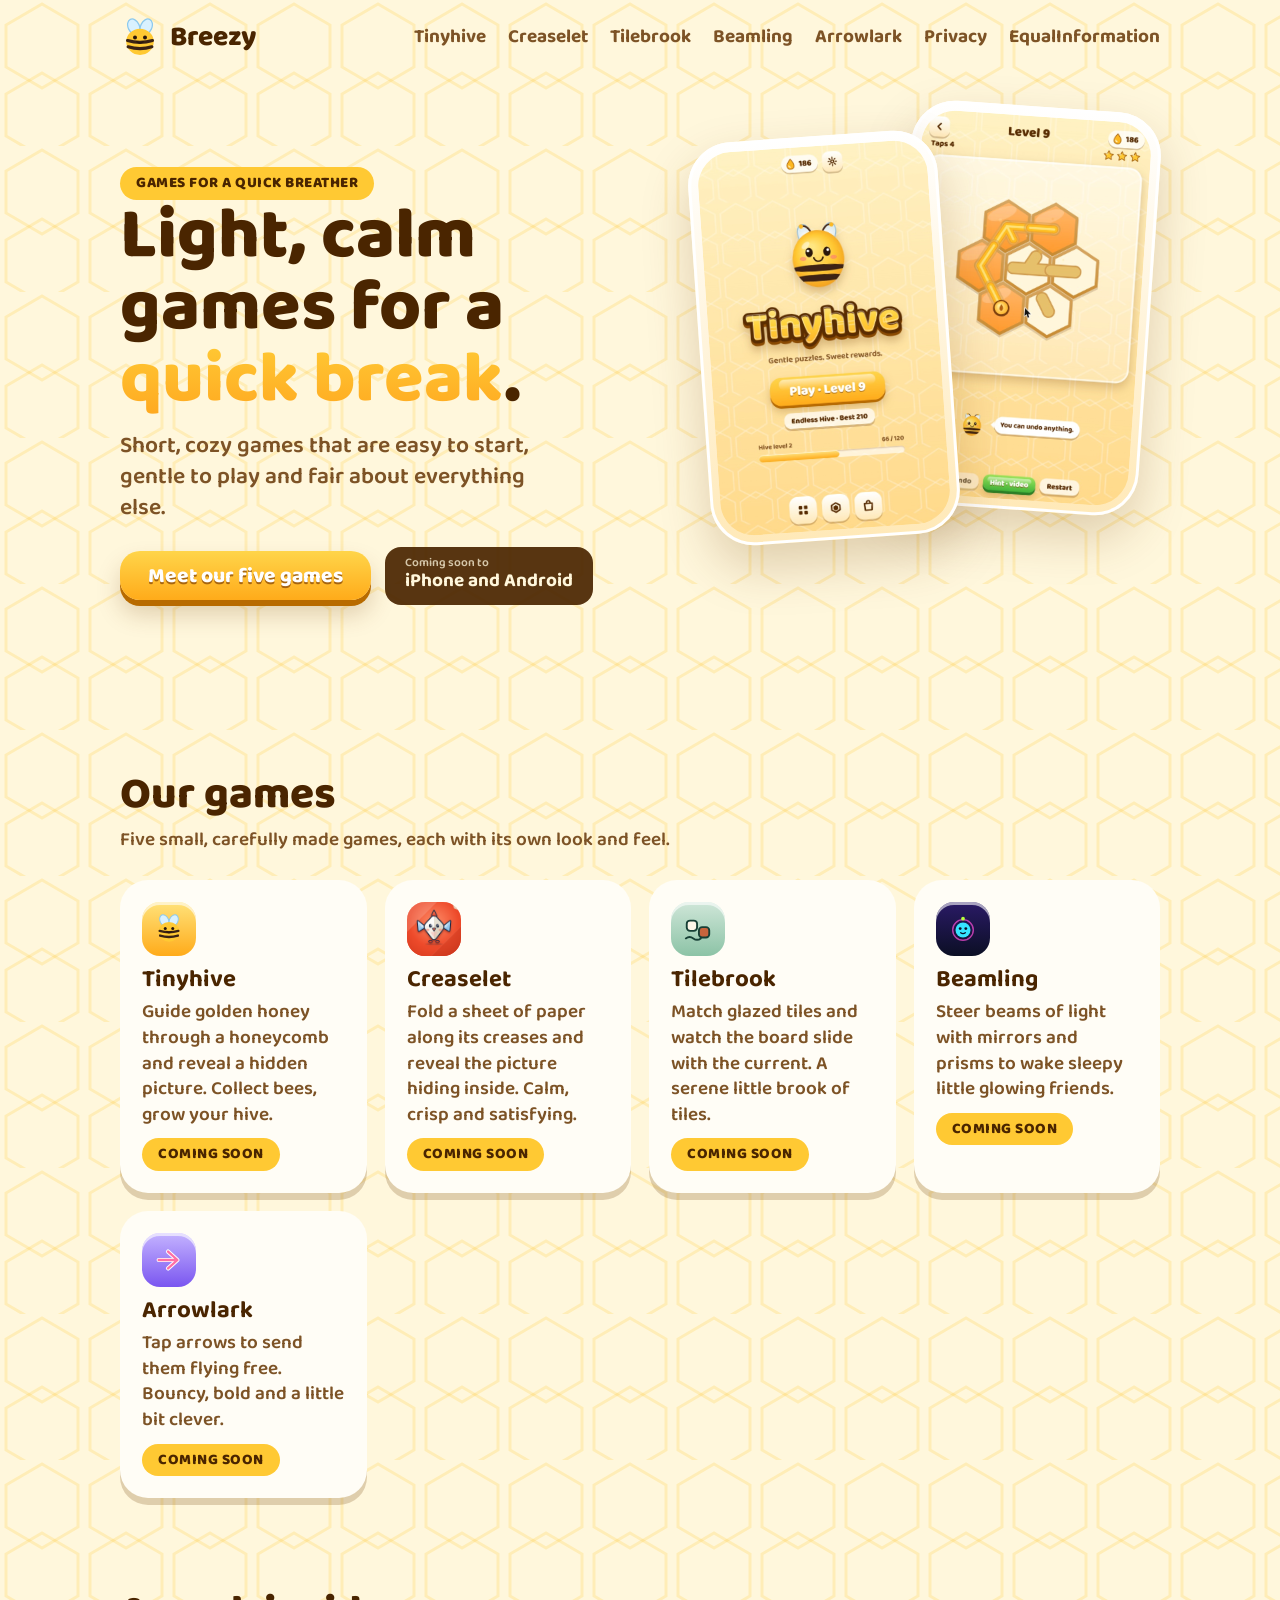
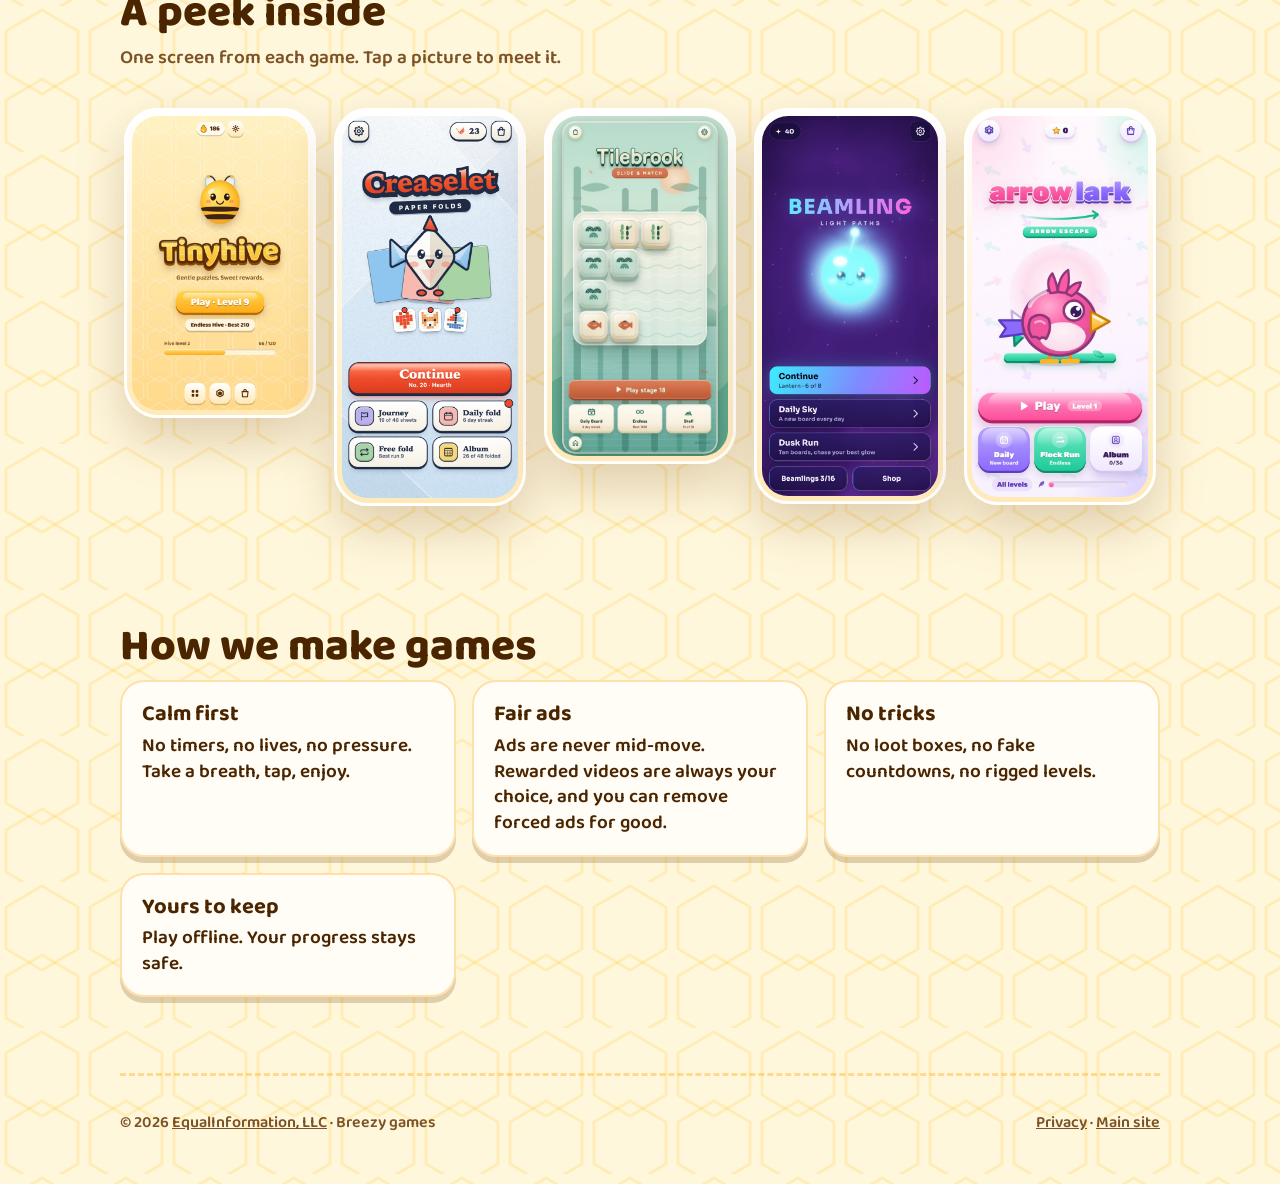
==== index.html @ 9927be75 "Hub: fix missing Creaselet screenshot, show all five in a wrapping grid, crop Tilebrook peek Co-Auth" ====
<!doctype html>
<html lang="en">
<head>
<meta charset="utf-8">
<meta name="viewport" content="width=device-width,initial-scale=1">
<title>Breezy: light, calm games for a quick break</title>
<meta name="description" content="Breezy makes light, calm mobile games for a quick break. First game: Tinyhive, a gentle honey game for iPhone and Android, coming soon.">
<meta property="og:title" content="Breezy">
<meta property="og:description" content="Light, calm games for a quick break. First game: Tinyhive.">
<meta property="og:image" content="tinyhive/img/home.jpg">
<link rel="stylesheet" href="assets/site.css">
<style>.peek{display:grid;grid-template-columns:repeat(5,minmax(0,1fr));gap:18px;overflow:visible;align-items:start}.peek .phone{flex:none;max-width:none;width:100%;padding:8px;border-radius:34px}.peek .phone img{aspect-ratio:auto;height:auto;border-radius:26px}@media (max-width:900px){.peek{grid-template-columns:repeat(3,minmax(0,1fr))}}@media (max-width:520px){.peek{grid-template-columns:repeat(2,minmax(0,1fr));gap:12px}}</style>
</head>
<body>
<div class="wrap">
<header class="nav"><a class="brand" href="./"><svg viewBox="0 0 64 64" aria-hidden="true"><ellipse cx="22" cy="14" rx="9" ry="13" fill="#d9f1ff" stroke="#8cc9ee" stroke-width="2" transform="rotate(-25 22 14)"/><ellipse cx="42" cy="14" rx="9" ry="13" fill="#d9f1ff" stroke="#8cc9ee" stroke-width="2" transform="rotate(25 42 14)"/><ellipse cx="32" cy="38" rx="22" ry="21" fill="#ffc933"/><path d="M12 36q20 6 40 0M13 46q19 6 38 0" stroke="#3b2314" stroke-width="5" fill="none" stroke-linecap="round"/><circle cx="24" cy="31" r="3.2" fill="#2a170c"/><circle cx="40" cy="31" r="3.2" fill="#2a170c"/><path d="M27 38q5 4 10 0" stroke="#2a170c" stroke-width="2.4" fill="none" stroke-linecap="round"/></svg> Breezy</a><nav><a class="l" href="tinyhive/" target="_blank" rel="noopener">Tinyhive</a><a class="l" href="creaselet/" target="_blank" rel="noopener">Creaselet</a><a class="l" href="tilebrook/" target="_blank" rel="noopener">Tilebrook</a><a class="l" href="beamling/" target="_blank" rel="noopener">Beamling</a><a class="l" href="arrowlark/" target="_blank" rel="noopener">Arrowlark</a><a class="l" href="privacy.html">Privacy</a><a class="l" href="https://equalinformation.com/">EqualInformation</a></nav></header>
<main>
<div class="hero">
  <div>
    <span class="pill">Games for a quick breather</span>
    <h1>Light, calm games for a <em>quick break</em>.</h1>
    <p class="lead">Short, cozy games that are easy to start, gentle to play and fair about everything else.</p>
    <div class="row"><a class="btn" href="#games">Meet our five games</a><span class="badge"><span><small>Coming soon to</small>iPhone and Android</span></span></div>
  </div>
  <div class="stack" aria-hidden="true">
    <div class="phone tilt-l p1"><img src="tinyhive/img/home.jpg" alt="" width="500" height="835"></div>
    <div class="phone tilt-r p2"><img src="tinyhive/img/level.jpg" alt="" width="500" height="835"></div>
  </div>
</div>
<section id="games">
  <h2>Our games</h2>
  <p class="sub">Five small, carefully made games, each with its own look and feel.</p>
  <div class="cards">
    <a class="card" href="tinyhive/" style="text-decoration:none" target="_blank" rel="noopener"><div class="ico"><svg viewBox="0 0 64 64" aria-hidden="true"><ellipse cx="22" cy="14" rx="9" ry="13" fill="#d9f1ff" stroke="#8cc9ee" stroke-width="2" transform="rotate(-25 22 14)"/><ellipse cx="42" cy="14" rx="9" ry="13" fill="#d9f1ff" stroke="#8cc9ee" stroke-width="2" transform="rotate(25 42 14)"/><ellipse cx="32" cy="38" rx="22" ry="21" fill="#ffc933"/><path d="M12 36q20 6 40 0M13 46q19 6 38 0" stroke="#3b2314" stroke-width="5" fill="none" stroke-linecap="round"/><circle cx="24" cy="31" r="3.2" fill="#2a170c"/><circle cx="40" cy="31" r="3.2" fill="#2a170c"/><path d="M27 38q5 4 10 0" stroke="#2a170c" stroke-width="2.4" fill="none" stroke-linecap="round"/></svg></div><h3>Tinyhive</h3><p>Guide golden honey through a honeycomb and reveal a hidden picture. Collect bees, grow your hive.</p><p style="margin-top:10px"><span class="pill">Coming soon</span></p></a>
    <a class="card" href="creaselet/" style="text-decoration:none" target="_blank" rel="noopener"><div class="ico" style="background:linear-gradient(#FF8A66,#E8412A);padding:0;overflow:hidden"><img src="creaselet/img/icon.png" alt="" width="64" height="64" style="width:100%;height:100%;display:block"></div><h3>Creaselet</h3><p>Fold a sheet of paper along its creases and reveal the picture hiding inside. Calm, crisp and satisfying.</p><p style="margin-top:10px"><span class="pill">Coming soon</span></p></a>
    <a class="card" href="tilebrook/" style="text-decoration:none" target="_blank" rel="noopener"><div class="ico" style="background:linear-gradient(#cfe6d8,#8cc3a6)"><svg viewBox="0 0 64 64" aria-hidden="true"><rect x="8" y="14" width="22" height="22" rx="7" fill="#fdf6e8" stroke="#173f35" stroke-width="4"/><rect x="34" y="28" width="22" height="22" rx="7" fill="#c8643c" stroke="#173f35" stroke-width="4"/><path d="M6 52q8-6 16 0t16 0" stroke="#173f35" stroke-width="4" fill="none" stroke-linecap="round"/></svg></div><h3>Tilebrook</h3><p>Match glazed tiles and watch the board slide with the current. A serene little brook of tiles.</p><p style="margin-top:10px"><span class="pill">Coming soon</span></p></a>
    <a class="card" href="beamling/" style="text-decoration:none" target="_blank" rel="noopener"><div class="ico" style="background:linear-gradient(#2a1a66,#0b0f24)"><svg viewBox="0 0 64 64" aria-hidden="true"><circle cx="32" cy="34" r="16" fill="#36e3ff"/><circle cx="32" cy="34" r="22" fill="none" stroke="#ff4fd8" stroke-width="3" opacity=".7"/><circle cx="26" cy="31" r="3" fill="#0b0f24"/><circle cx="38" cy="31" r="3" fill="#0b0f24"/><path d="M27 40q5 4 10 0" stroke="#0b0f24" stroke-width="2.6" fill="none" stroke-linecap="round"/><circle cx="32" cy="10" r="4" fill="#b6ff3b"/></svg></div><h3>Beamling</h3><p>Steer beams of light with mirrors and prisms to wake sleepy little glowing friends.</p><p style="margin-top:10px"><span class="pill">Coming soon</span></p></a>
    <a class="card" href="arrowlark/" style="text-decoration:none" target="_blank" rel="noopener"><div class="ico" style="background:linear-gradient(#c4b3ff,#7a56f0)"><svg viewBox="0 0 64 64" aria-hidden="true"><path d="M10 32h34M30 14l20 18-20 18" fill="none" stroke="#fff" stroke-width="9" stroke-linecap="round" stroke-linejoin="round"/><path d="M10 32h34M30 14l20 18-20 18" fill="none" stroke="#ff6fa5" stroke-width="5" stroke-linecap="round" stroke-linejoin="round"/></svg></div><h3>Arrowlark</h3><p>Tap arrows to send them flying free. Bouncy, bold and a little bit clever.</p><p style="margin-top:10px"><span class="pill">Coming soon</span></p></a>
  </div>
</section>
<section>
  <h2>A peek inside</h2>
  <p class="sub">One screen from each game. Tap a picture to meet it.</p>
  <div class="shots peek">
    <a class="phone" href="tinyhive/" target="_blank" rel="noopener"><img src="tinyhive/img/home.jpg" alt="Tinyhive home screen with the bee mascot" width="500" height="835" loading="lazy"></a>
    <a class="phone" href="creaselet/" target="_blank" rel="noopener"><img src="creaselet/img/home.webp" alt="Creaselet home screen" width="540" height="1170" loading="lazy"></a>
    <a class="phone" href="tilebrook/" target="_blank" rel="noopener"><img src="tilebrook/img/peek.jpg" alt="Tilebrook board" width="540" height="1168" loading="lazy"></a>
    <a class="phone" href="beamling/" target="_blank" rel="noopener"><img src="beamling/img/home.jpg" alt="Beamling home screen" width="600" height="1298" loading="lazy"></a>
    <a class="phone" href="arrowlark/" target="_blank" rel="noopener"><img src="arrowlark/img/home.jpg" alt="Arrowlark home screen" width="560" height="1217" loading="lazy"></a>
  </div>
</section>
<section>
  <h2>How we make games</h2>
  <div class="promise">
    <div><b>Calm first</b>No timers, no lives, no pressure. Take a breath, tap, enjoy.</div>
    <div><b>Fair ads</b>Ads are never mid-move. Rewarded videos are always your choice, and you can remove forced ads for good.</div>
    <div><b>No tricks</b>No loot boxes, no fake countdowns, no rigged levels.</div>
    <div><b>Yours to keep</b>Play offline. Your progress stays safe.</div>
  </div>
</section>
</main>
<footer><div class="row"><span>© 2026 <a href="https://equalinformation.com/">EqualInformation, LLC</a> · Breezy games</span><span><a href="privacy.html">Privacy</a> · <a href="https://equalinformation.com/">Main site</a></span></div></footer>
</div>
</body>
</html>
---- assets/site.css ----
@font-face{font-family:'Baloo 2';font-weight:600;font-display:swap;src:url(fonts/baloo-2-latin-600-normal.woff2) format('woff2')}
@font-face{font-family:'Baloo 2';font-weight:700;font-display:swap;src:url(fonts/baloo-2-latin-700-normal.woff2) format('woff2')}
@font-face{font-family:'Baloo 2';font-weight:800;font-display:swap;src:url(fonts/baloo-2-latin-800-normal.woff2) format('woff2')}
:root{--cream:#fff7dc;--honey:#ffc933;--amber:#ff9f1a;--ink:#4a2500;--ink2:#7d5326;--sky:#8fd8ff;--card:#fffdf6;--shadow:rgba(110,60,0,.22);--max:1080px}
@media (prefers-color-scheme:dark){:root:not([data-theme=light]){--cream:#2a1c0c;--ink:#ffeccb;--ink2:#e0c493;--card:#3a2810;--shadow:rgba(0,0,0,.45)}}
*{box-sizing:border-box}
html{scroll-behavior:smooth}
body{margin:0;font-family:'Baloo 2',ui-rounded,system-ui,sans-serif;font-size:19px;line-height:1.35;color:var(--ink);background:var(--cream);
background-image:url("data:image/svg+xml,%3Csvg xmlns='http://www.w3.org/2000/svg' width='84' height='146'%3E%3Cg fill='none' stroke='%23ffc933' stroke-opacity='.22' stroke-width='3'%3E%3Cpath d='M42 4l36 21v42L42 88 6 67V25z'/%3E%3Cpath d='M84 77l36 21v42l-36 21-36-21V98z' transform='translate(-42 -4)'/%3E%3C/g%3E%3C/svg%3E")}
a{color:inherit}
.wrap{max-width:var(--max);margin:0 auto;padding:0 20px}
header.nav{display:flex;align-items:center;justify-content:space-between;padding:18px 0}
.brand{display:flex;align-items:center;gap:10px;text-decoration:none;font-weight:800;font-size:28px}
.brand svg{width:40px;height:40px}
.nav a.l{text-decoration:none;font-weight:700;margin-left:22px;color:var(--ink2)}
.nav a.l:hover{color:var(--ink)}
.btn{display:inline-block;font:800 21px/1 'Baloo 2',system-ui;color:#fff;text-decoration:none;text-shadow:0 2px 0 rgba(120,55,0,.65);border-radius:20px;padding:15px 28px 13px;background:linear-gradient(#ffd54a,#ffab1a);box-shadow:0 6px 0 #b86b00,0 14px 24px var(--shadow)}
.btn.soft{background:var(--card);color:var(--ink);text-shadow:none;box-shadow:0 5px 0 var(--shadow)}
.badge{display:inline-flex;align-items:center;gap:10px;padding:10px 20px;border-radius:16px;background:var(--ink);color:var(--cream);font-weight:700;opacity:.92}
.badge small{display:block;font-size:12px;font-weight:600;opacity:.75;line-height:1}
.hero{display:grid;grid-template-columns:1.05fr .95fr;gap:30px;align-items:center;padding:30px 0 60px}
.hero h1{font-size:clamp(40px,6vw,72px);line-height:1;margin:0 0 14px;font-weight:800}
.hero h1 em{font-style:normal;background:linear-gradient(#ffd23a,#ff9f1a);-webkit-background-clip:text;background-clip:text;color:transparent}
.hero p.lead{font-size:23px;color:var(--ink2);margin:0 0 24px;max-width:30ch}
.row{display:flex;gap:14px;flex-wrap:wrap;align-items:center}
.phone{position:relative;border-radius:44px;padding:10px;background:linear-gradient(#fff,#ffe9b8);box-shadow:0 22px 50px var(--shadow),inset 0 0 0 3px #fff;max-width:300px;margin:0 auto}
.phone img{display:block;width:100%;height:auto;aspect-ratio:599/1000;object-fit:cover;border-radius:34px}
.phone.tilt-l{transform:rotate(-4deg)}.phone.tilt-r{transform:rotate(4deg)}
.stack{position:relative;height:560px}
.stack .phone{position:absolute;width:250px}
.stack .p1{left:4%;top:30px;z-index:2}.stack .p2{right:2%;top:0}
h2{font-size:clamp(30px,4vw,44px);margin:0 0 10px;font-weight:800;line-height:1.05}
section{padding:46px 0}
.sub{color:var(--ink2);max-width:52ch;margin:0 0 26px}
.cards{display:grid;grid-template-columns:repeat(auto-fit,minmax(230px,1fr));gap:18px}
.card{background:var(--card);border-radius:28px;padding:22px;box-shadow:0 7px 0 var(--shadow)}
.card h3{margin:8px 0 4px;font-size:24px}.card p{margin:0;color:var(--ink2)}
.ico{width:54px;height:54px;border-radius:18px;display:grid;place-items:center;background:linear-gradient(#ffe27a,#ffab1a);box-shadow:inset 0 3px 0 rgba(255,255,255,.6)}
.ico svg{width:30px;height:30px}
.steps{display:grid;grid-template-columns:repeat(auto-fit,minmax(220px,1fr));gap:26px;counter-reset:s}
.step{text-align:center}.step .phone{max-width:240px;margin-bottom:16px}
.step b{display:inline-grid;place-items:center;width:38px;height:38px;border-radius:50%;background:var(--amber);color:#fff;font-size:22px;margin-bottom:6px}
.step h3{margin:0 0 4px;font-size:24px}.step p{margin:0;color:var(--ink2)}
.promise{display:grid;grid-template-columns:repeat(auto-fit,minmax(250px,1fr));gap:16px}
.promise div{background:var(--card);box-shadow:inset 0 0 0 2px rgba(255,170,30,.35),0 6px 0 var(--shadow);border-radius:24px;padding:20px 22px}
.promise b{display:block;font-size:22px;margin-bottom:4px}
.shots{display:flex;gap:18px;overflow:auto;padding:10px 4px 26px;scroll-snap-type:x mandatory}
.shots .phone{flex:0 0 240px;scroll-snap-align:center;margin:0}
footer{padding:36px 0 50px;color:var(--ink2);font-size:16px;border-top:3px dashed rgba(255,170,30,.4);margin-top:30px}
footer .row{justify-content:space-between}
.pill{display:inline-block;padding:6px 16px;border-radius:99px;background:var(--honey);color:var(--ink);font-weight:800;font-size:15px;letter-spacing:.5px;text-transform:uppercase}
.logo-svg{width:min(420px,90%);height:auto;filter:drop-shadow(0 6px 0 #8a4a00)}
.doc{max-width:760px;margin:0 auto;padding:20px 20px 60px;background:var(--card);border-radius:30px;box-shadow:0 8px 0 var(--shadow);margin-top:10px}
.doc h1{font-size:44px;margin:20px 0 6px}.doc h2{font-size:28px;margin-top:26px}.doc p,.doc li{color:var(--ink2);font-size:18px}
@media (max-width:820px){.hero{grid-template-columns:1fr;text-align:center}.hero p.lead{margin-inline:auto}.row{justify-content:center}.stack{height:520px}.nav a.l{display:none}}
@media (prefers-reduced-motion:no-preference){.phone.tilt-l,.phone.tilt-r{transition:transform .35s}.phone.tilt-l:hover,.phone.tilt-r:hover{transform:rotate(0) scale(1.03)}}
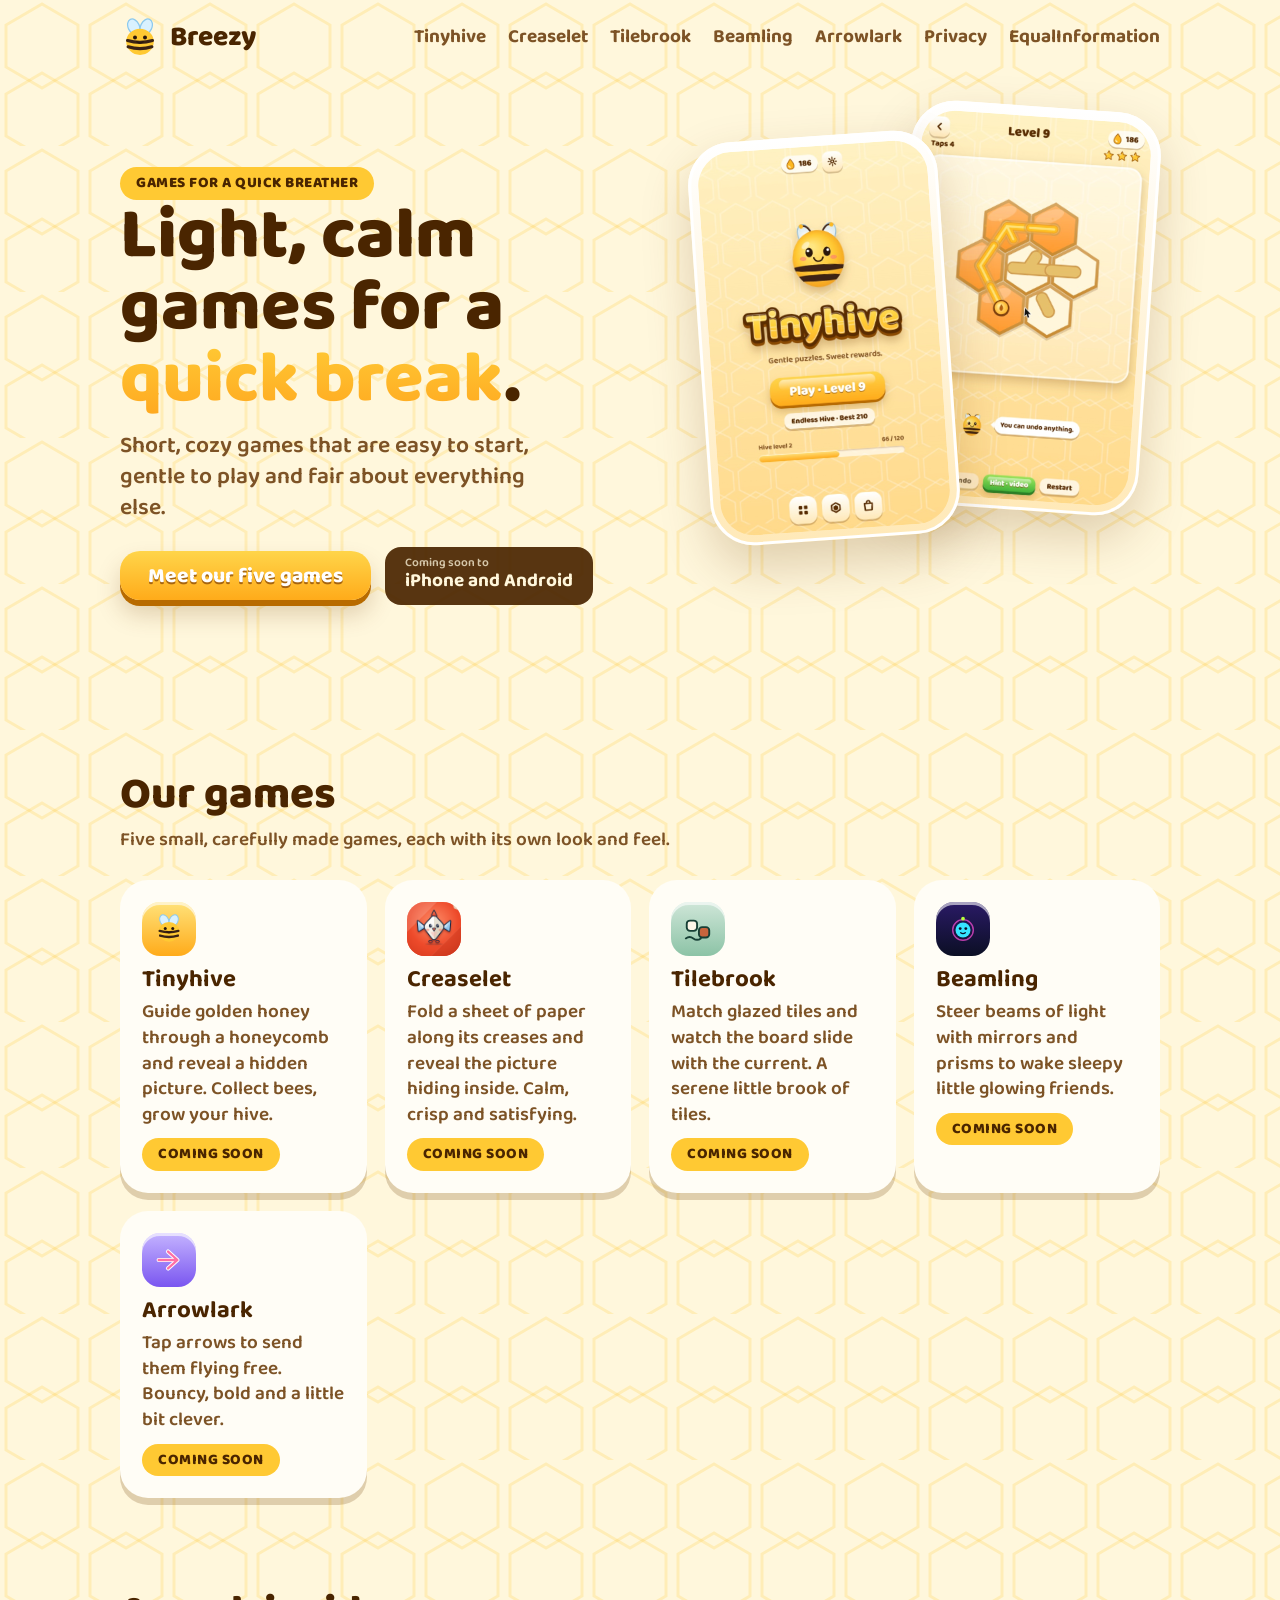
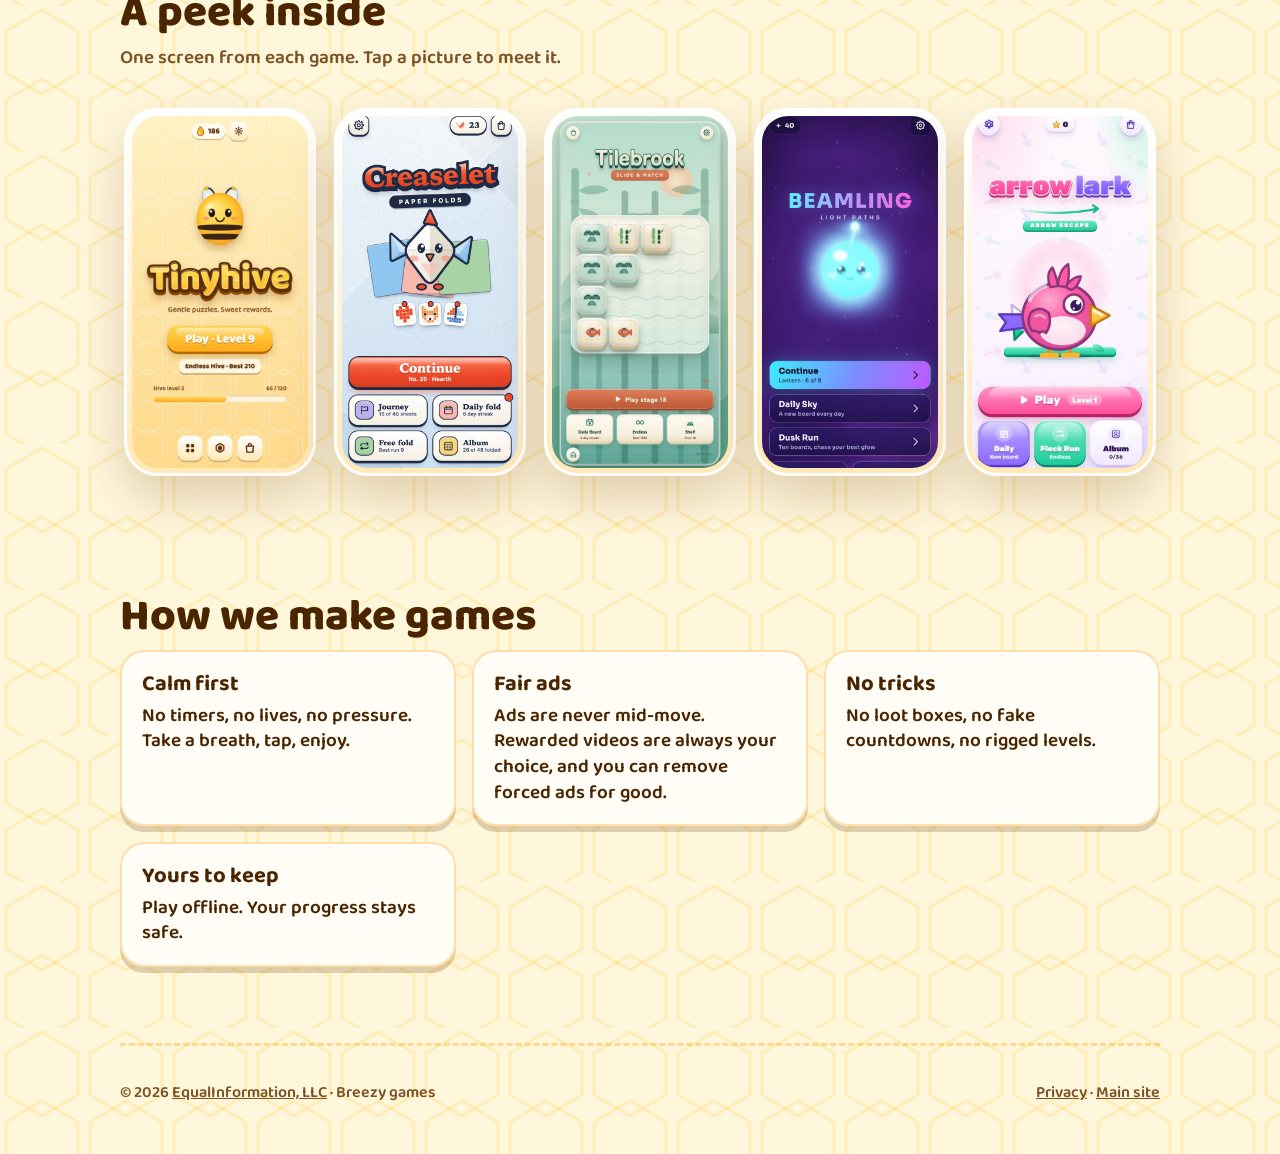
==== commit 745f19eb: "Hub: uniform phone size in peek strip Co-Authored-By: Claude Sonnet 5.5 <noreply@anthropic.com>" ====
--- a/index.html
+++ b/index.html
@@ -9,7 +9,7 @@
 <meta property="og:description" content="Light, calm games for a quick break. First game: Tinyhive.">
 <meta property="og:image" content="tinyhive/img/home.jpg">
 <link rel="stylesheet" href="assets/site.css">
-<style>.peek{display:grid;grid-template-columns:repeat(5,minmax(0,1fr));gap:18px;overflow:visible;align-items:start}.peek .phone{flex:none;max-width:none;width:100%;padding:8px;border-radius:34px}.peek .phone img{aspect-ratio:auto;height:auto;border-radius:26px}@media (max-width:900px){.peek{grid-template-columns:repeat(3,minmax(0,1fr))}}@media (max-width:520px){.peek{grid-template-columns:repeat(2,minmax(0,1fr));gap:12px}}</style>
+<style>.peek{display:grid;grid-template-columns:repeat(5,minmax(0,1fr));gap:18px;overflow:visible;align-items:start}.peek .phone{flex:none;max-width:none;width:100%;padding:8px;border-radius:34px}.peek .phone img{aspect-ratio:1/2;height:auto;object-fit:cover;object-position:50% 20%;border-radius:26px}@media (max-width:900px){.peek{grid-template-columns:repeat(3,minmax(0,1fr))}}@media (max-width:520px){.peek{grid-template-columns:repeat(2,minmax(0,1fr));gap:12px}}</style>
 </head>
 <body>
 <div class="wrap">
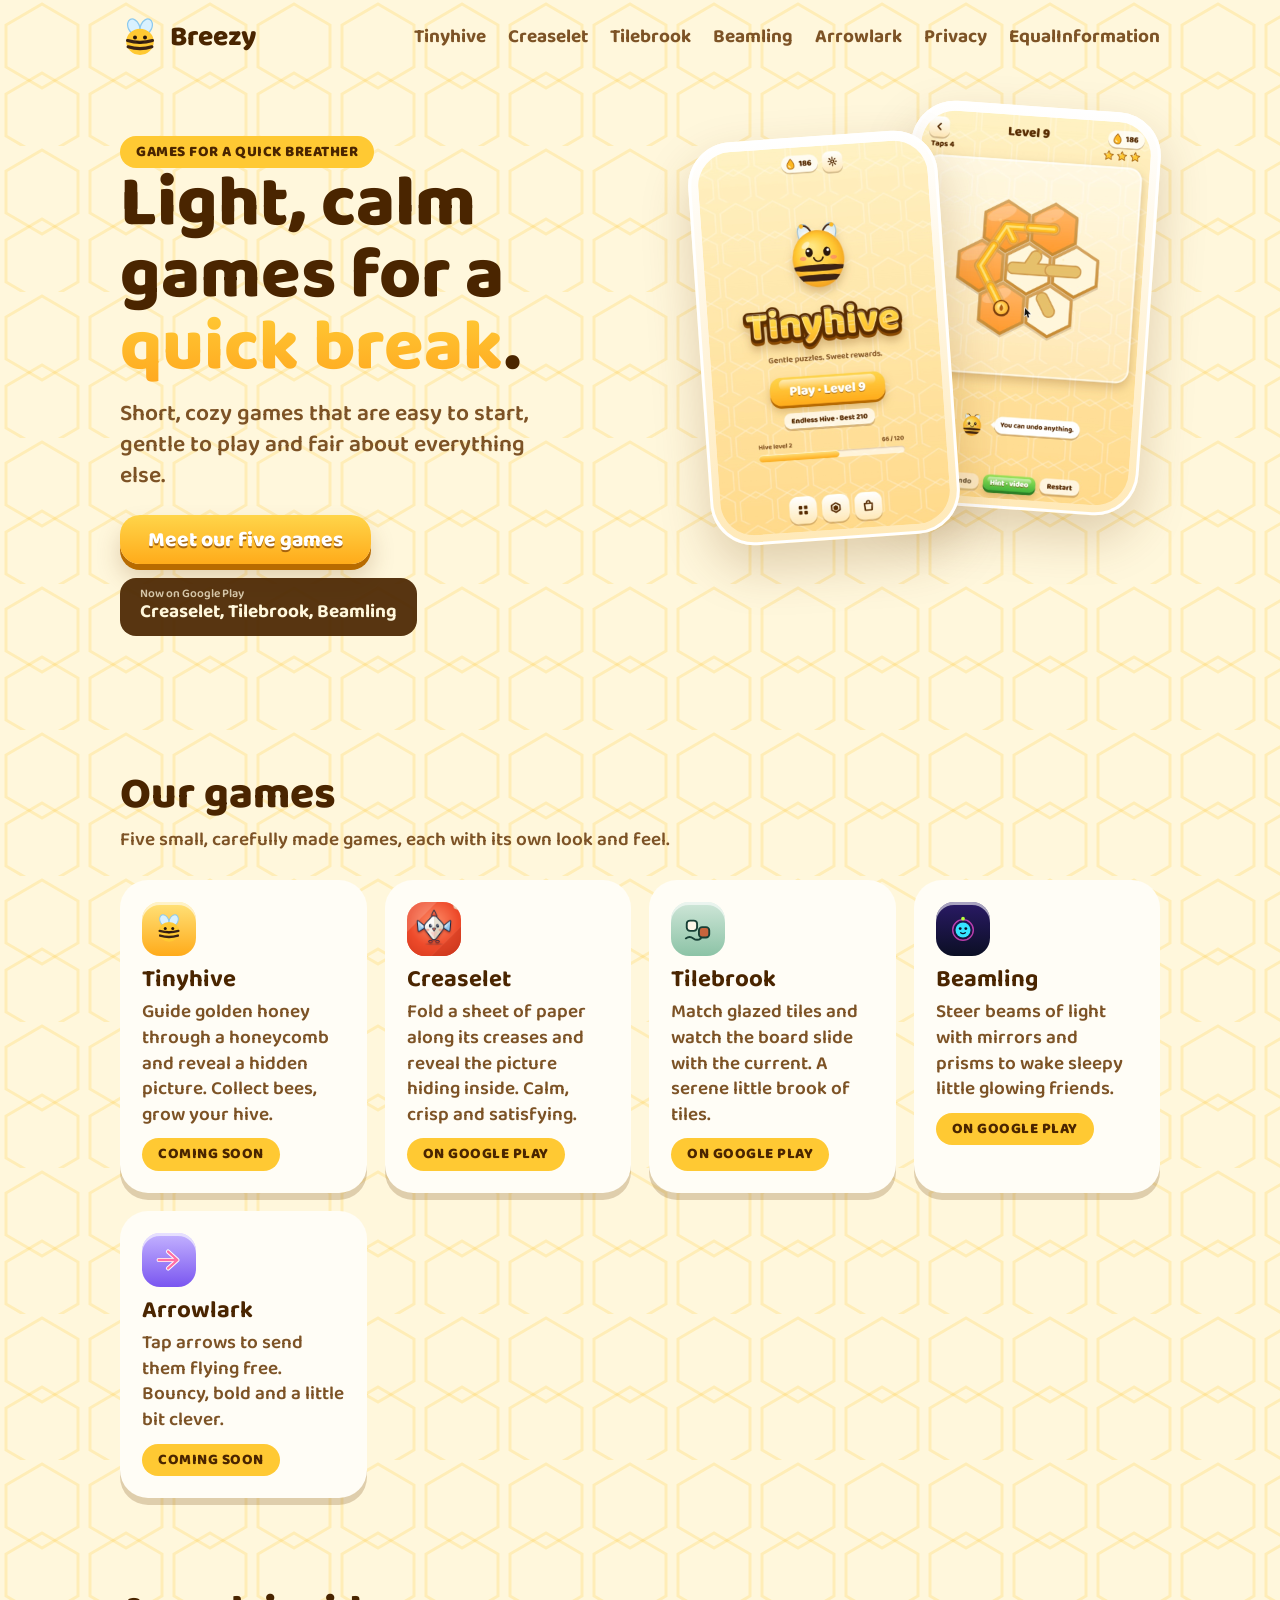
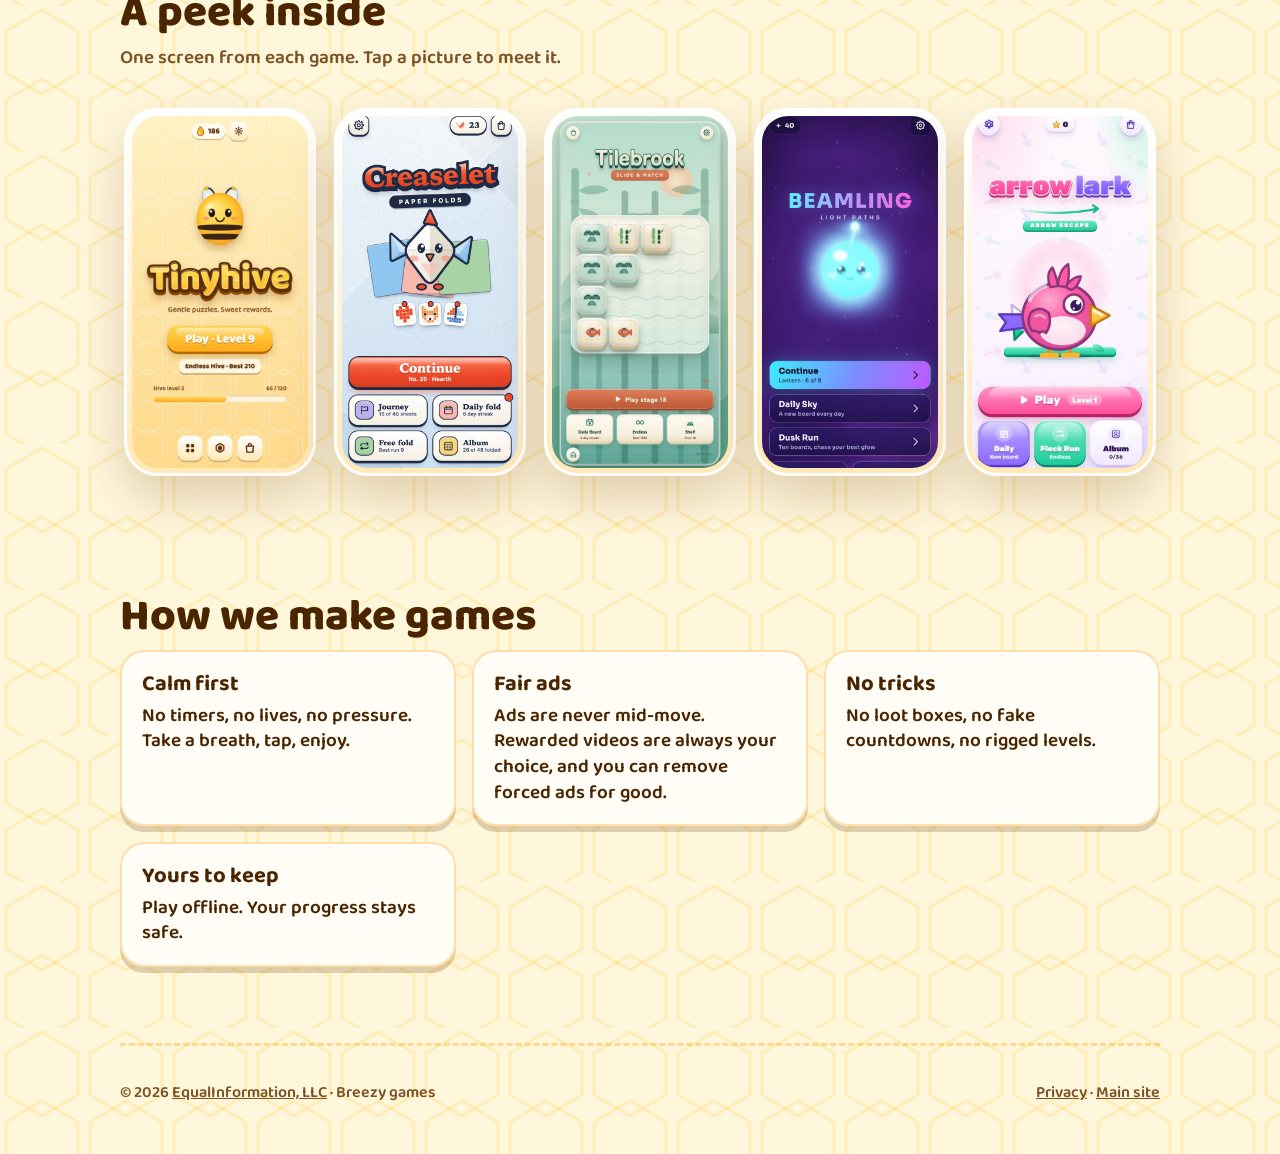
==== commit 116f6f30: "Breezy site: Creaselet, Tilebrook, Beamling are live on Google Play (real links); iOS stays coming s" ====
--- a/index.html
+++ b/index.html
@@ -4,9 +4,9 @@
 <meta charset="utf-8">
 <meta name="viewport" content="width=device-width,initial-scale=1">
 <title>Breezy: light, calm games for a quick break</title>
-<meta name="description" content="Breezy makes light, calm mobile games for a quick break. First game: Tinyhive, a gentle honey game for iPhone and Android, coming soon.">
+<meta name="description" content="Breezy makes light, calm mobile games for a quick break. Five games: Tinyhive, Creaselet, Tilebrook, Beamling and Arrowlark, for iPhone, iPad and Android. Creaselet, Tilebrook and Beamling are on Google Play now; the rest are coming soon.">
 <meta property="og:title" content="Breezy">
-<meta property="og:description" content="Light, calm games for a quick break. First game: Tinyhive.">
+<meta property="og:description" content="Light, calm games for a quick break. Five games: Tinyhive, Creaselet, Tilebrook, Beamling and Arrowlark.">
 <meta property="og:image" content="tinyhive/img/home.jpg">
 <link rel="stylesheet" href="assets/site.css">
 <style>.peek{display:grid;grid-template-columns:repeat(5,minmax(0,1fr));gap:18px;overflow:visible;align-items:start}.peek .phone{flex:none;max-width:none;width:100%;padding:8px;border-radius:34px}.peek .phone img{aspect-ratio:1/2;height:auto;object-fit:cover;object-position:50% 20%;border-radius:26px}@media (max-width:900px){.peek{grid-template-columns:repeat(3,minmax(0,1fr))}}@media (max-width:520px){.peek{grid-template-columns:repeat(2,minmax(0,1fr));gap:12px}}</style>
@@ -20,7 +20,7 @@
     <span class="pill">Games for a quick breather</span>
     <h1>Light, calm games for a <em>quick break</em>.</h1>
     <p class="lead">Short, cozy games that are easy to start, gentle to play and fair about everything else.</p>
-    <div class="row"><a class="btn" href="#games">Meet our five games</a><span class="badge"><span><small>Coming soon to</small>iPhone and Android</span></span></div>
+    <div class="row"><a class="btn" href="#games">Meet our five games</a><span class="badge"><span><small>Now on Google Play</small>Creaselet, Tilebrook, Beamling</span></span></div>
   </div>
   <div class="stack" aria-hidden="true">
     <div class="phone tilt-l p1"><img src="tinyhive/img/home.jpg" alt="" width="500" height="835"></div>
@@ -32,9 +32,9 @@
   <p class="sub">Five small, carefully made games, each with its own look and feel.</p>
   <div class="cards">
     <a class="card" href="tinyhive/" style="text-decoration:none" target="_blank" rel="noopener"><div class="ico"><svg viewBox="0 0 64 64" aria-hidden="true"><ellipse cx="22" cy="14" rx="9" ry="13" fill="#d9f1ff" stroke="#8cc9ee" stroke-width="2" transform="rotate(-25 22 14)"/><ellipse cx="42" cy="14" rx="9" ry="13" fill="#d9f1ff" stroke="#8cc9ee" stroke-width="2" transform="rotate(25 42 14)"/><ellipse cx="32" cy="38" rx="22" ry="21" fill="#ffc933"/><path d="M12 36q20 6 40 0M13 46q19 6 38 0" stroke="#3b2314" stroke-width="5" fill="none" stroke-linecap="round"/><circle cx="24" cy="31" r="3.2" fill="#2a170c"/><circle cx="40" cy="31" r="3.2" fill="#2a170c"/><path d="M27 38q5 4 10 0" stroke="#2a170c" stroke-width="2.4" fill="none" stroke-linecap="round"/></svg></div><h3>Tinyhive</h3><p>Guide golden honey through a honeycomb and reveal a hidden picture. Collect bees, grow your hive.</p><p style="margin-top:10px"><span class="pill">Coming soon</span></p></a>
-    <a class="card" href="creaselet/" style="text-decoration:none" target="_blank" rel="noopener"><div class="ico" style="background:linear-gradient(#FF8A66,#E8412A);padding:0;overflow:hidden"><img src="creaselet/img/icon.png" alt="" width="64" height="64" style="width:100%;height:100%;display:block"></div><h3>Creaselet</h3><p>Fold a sheet of paper along its creases and reveal the picture hiding inside. Calm, crisp and satisfying.</p><p style="margin-top:10px"><span class="pill">Coming soon</span></p></a>
-    <a class="card" href="tilebrook/" style="text-decoration:none" target="_blank" rel="noopener"><div class="ico" style="background:linear-gradient(#cfe6d8,#8cc3a6)"><svg viewBox="0 0 64 64" aria-hidden="true"><rect x="8" y="14" width="22" height="22" rx="7" fill="#fdf6e8" stroke="#173f35" stroke-width="4"/><rect x="34" y="28" width="22" height="22" rx="7" fill="#c8643c" stroke="#173f35" stroke-width="4"/><path d="M6 52q8-6 16 0t16 0" stroke="#173f35" stroke-width="4" fill="none" stroke-linecap="round"/></svg></div><h3>Tilebrook</h3><p>Match glazed tiles and watch the board slide with the current. A serene little brook of tiles.</p><p style="margin-top:10px"><span class="pill">Coming soon</span></p></a>
-    <a class="card" href="beamling/" style="text-decoration:none" target="_blank" rel="noopener"><div class="ico" style="background:linear-gradient(#2a1a66,#0b0f24)"><svg viewBox="0 0 64 64" aria-hidden="true"><circle cx="32" cy="34" r="16" fill="#36e3ff"/><circle cx="32" cy="34" r="22" fill="none" stroke="#ff4fd8" stroke-width="3" opacity=".7"/><circle cx="26" cy="31" r="3" fill="#0b0f24"/><circle cx="38" cy="31" r="3" fill="#0b0f24"/><path d="M27 40q5 4 10 0" stroke="#0b0f24" stroke-width="2.6" fill="none" stroke-linecap="round"/><circle cx="32" cy="10" r="4" fill="#b6ff3b"/></svg></div><h3>Beamling</h3><p>Steer beams of light with mirrors and prisms to wake sleepy little glowing friends.</p><p style="margin-top:10px"><span class="pill">Coming soon</span></p></a>
+    <a class="card" href="creaselet/" style="text-decoration:none" target="_blank" rel="noopener"><div class="ico" style="background:linear-gradient(#FF8A66,#E8412A);padding:0;overflow:hidden"><img src="creaselet/img/icon.png" alt="" width="64" height="64" style="width:100%;height:100%;display:block"></div><h3>Creaselet</h3><p>Fold a sheet of paper along its creases and reveal the picture hiding inside. Calm, crisp and satisfying.</p><p style="margin-top:10px"><span class="pill">On Google Play</span></p></a>
+    <a class="card" href="tilebrook/" style="text-decoration:none" target="_blank" rel="noopener"><div class="ico" style="background:linear-gradient(#cfe6d8,#8cc3a6)"><svg viewBox="0 0 64 64" aria-hidden="true"><rect x="8" y="14" width="22" height="22" rx="7" fill="#fdf6e8" stroke="#173f35" stroke-width="4"/><rect x="34" y="28" width="22" height="22" rx="7" fill="#c8643c" stroke="#173f35" stroke-width="4"/><path d="M6 52q8-6 16 0t16 0" stroke="#173f35" stroke-width="4" fill="none" stroke-linecap="round"/></svg></div><h3>Tilebrook</h3><p>Match glazed tiles and watch the board slide with the current. A serene little brook of tiles.</p><p style="margin-top:10px"><span class="pill">On Google Play</span></p></a>
+    <a class="card" href="beamling/" style="text-decoration:none" target="_blank" rel="noopener"><div class="ico" style="background:linear-gradient(#2a1a66,#0b0f24)"><svg viewBox="0 0 64 64" aria-hidden="true"><circle cx="32" cy="34" r="16" fill="#36e3ff"/><circle cx="32" cy="34" r="22" fill="none" stroke="#ff4fd8" stroke-width="3" opacity=".7"/><circle cx="26" cy="31" r="3" fill="#0b0f24"/><circle cx="38" cy="31" r="3" fill="#0b0f24"/><path d="M27 40q5 4 10 0" stroke="#0b0f24" stroke-width="2.6" fill="none" stroke-linecap="round"/><circle cx="32" cy="10" r="4" fill="#b6ff3b"/></svg></div><h3>Beamling</h3><p>Steer beams of light with mirrors and prisms to wake sleepy little glowing friends.</p><p style="margin-top:10px"><span class="pill">On Google Play</span></p></a>
     <a class="card" href="arrowlark/" style="text-decoration:none" target="_blank" rel="noopener"><div class="ico" style="background:linear-gradient(#c4b3ff,#7a56f0)"><svg viewBox="0 0 64 64" aria-hidden="true"><path d="M10 32h34M30 14l20 18-20 18" fill="none" stroke="#fff" stroke-width="9" stroke-linecap="round" stroke-linejoin="round"/><path d="M10 32h34M30 14l20 18-20 18" fill="none" stroke="#ff6fa5" stroke-width="5" stroke-linecap="round" stroke-linejoin="round"/></svg></div><h3>Arrowlark</h3><p>Tap arrows to send them flying free. Bouncy, bold and a little bit clever.</p><p style="margin-top:10px"><span class="pill">Coming soon</span></p></a>
   </div>
 </section>
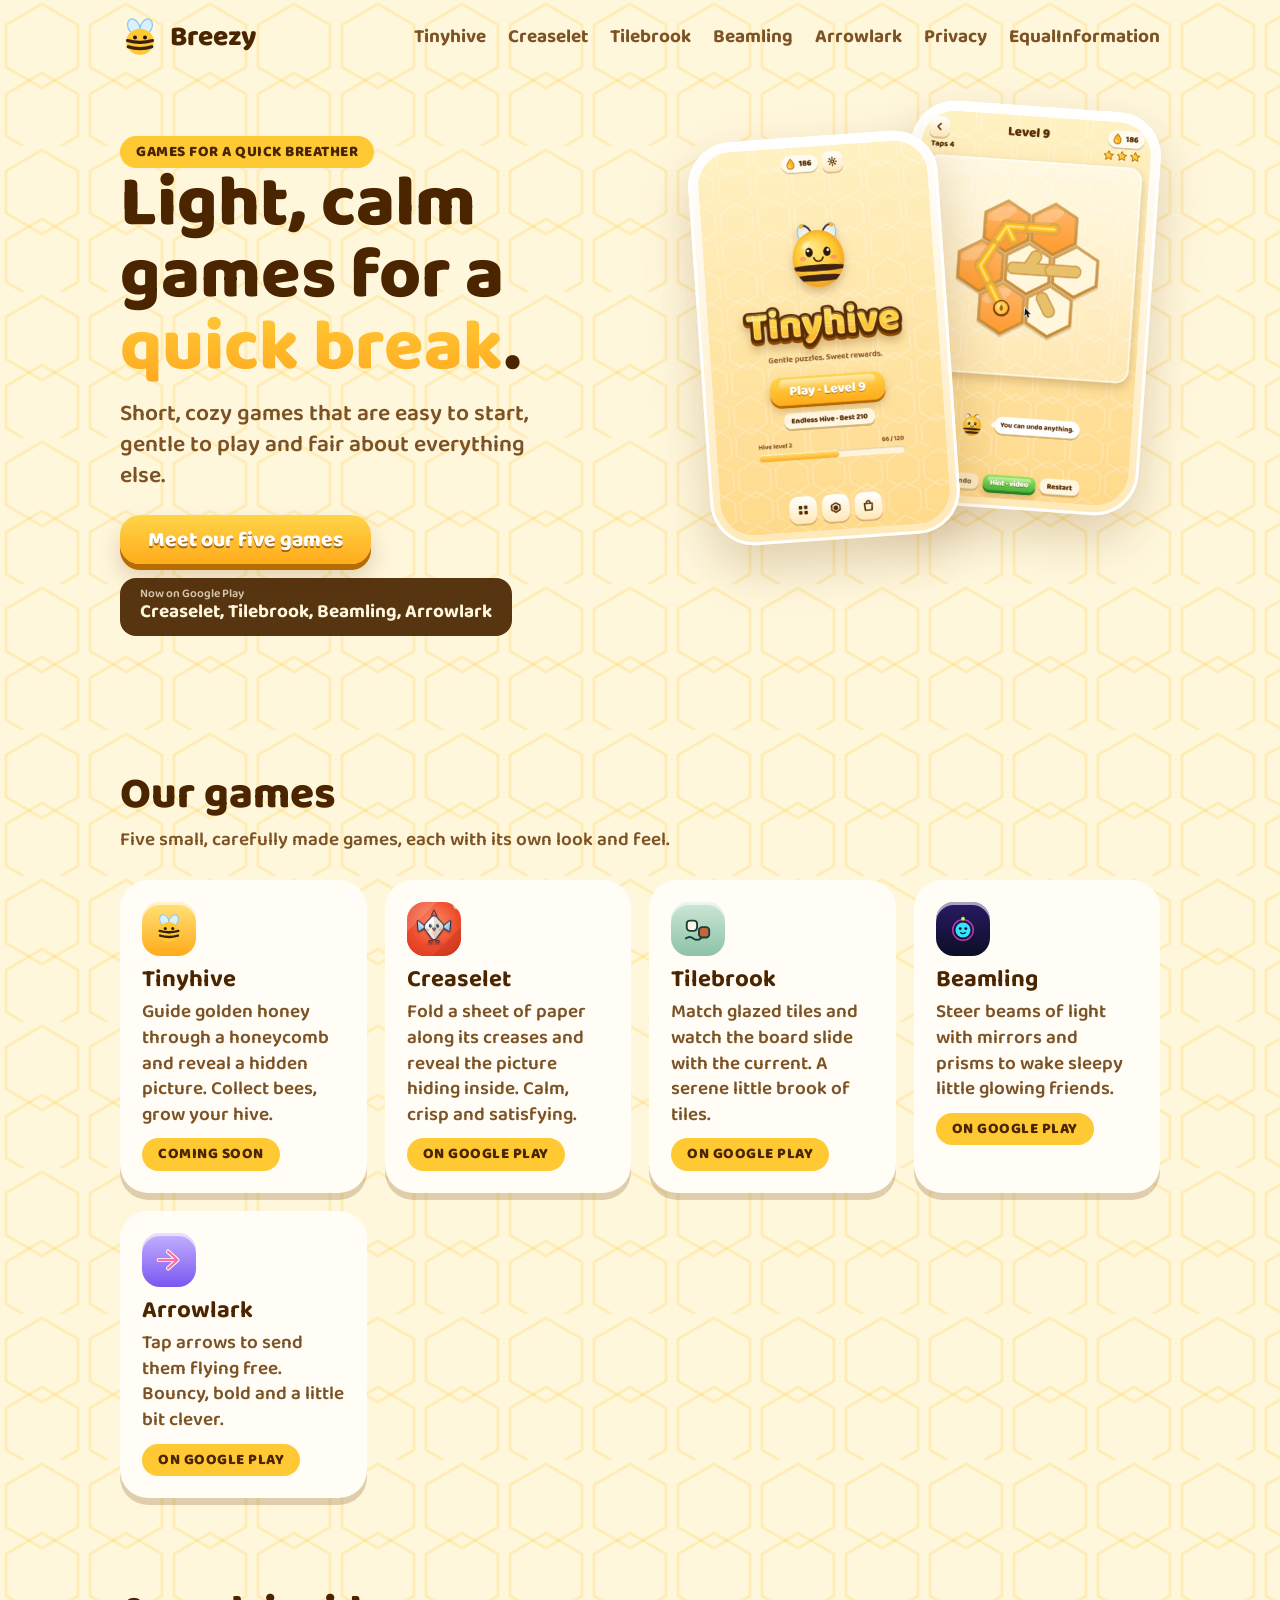
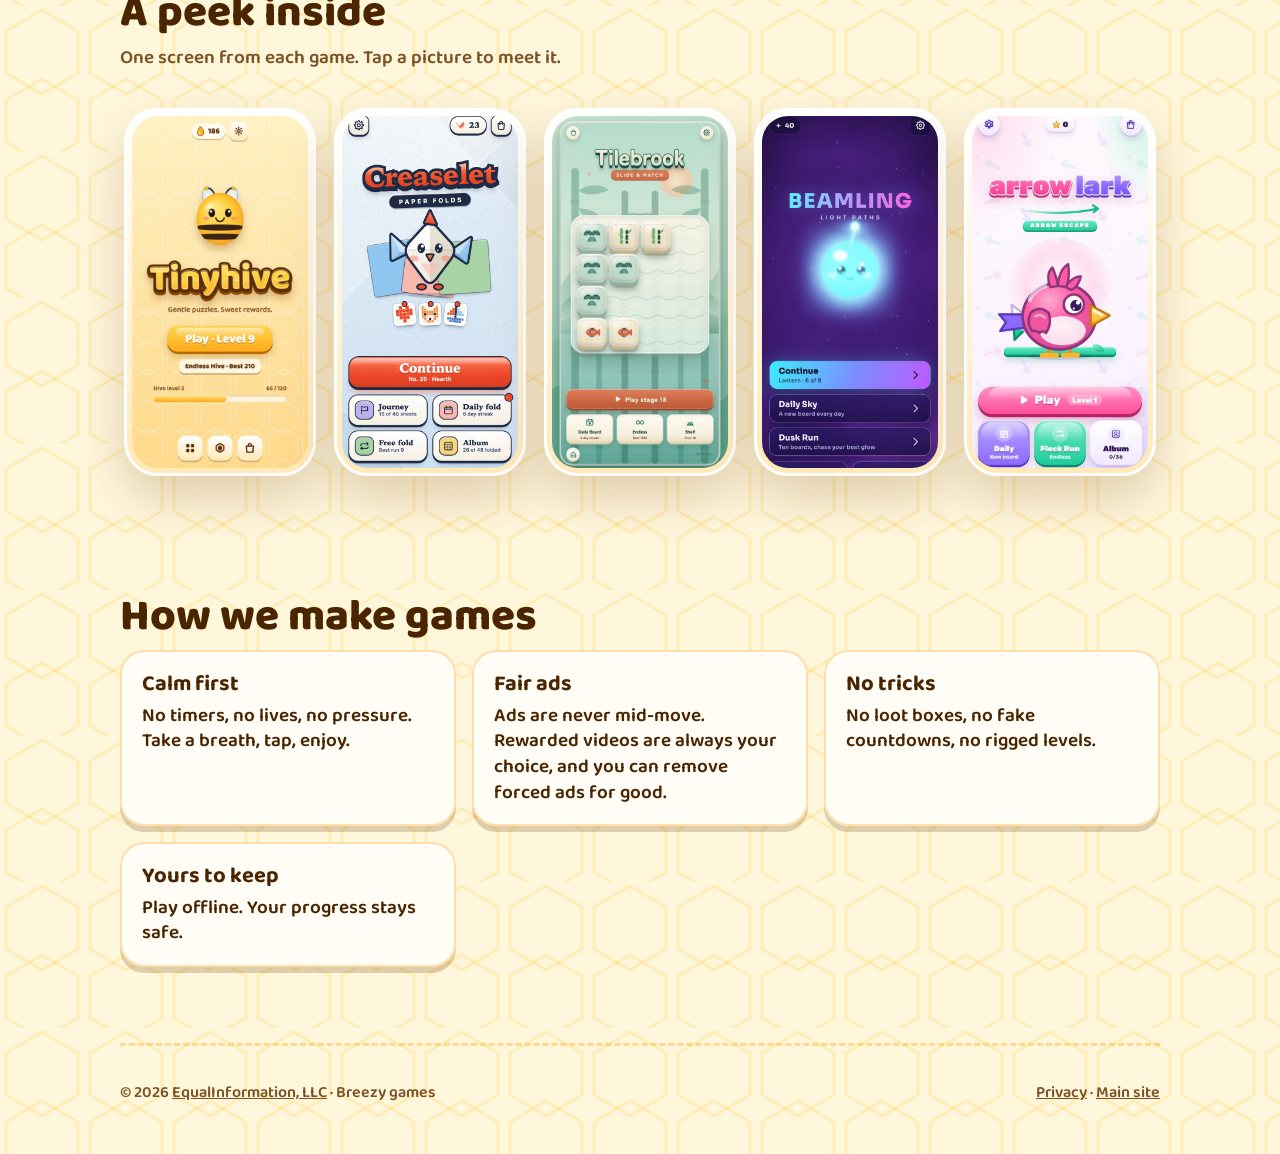
==== commit 8cdc6158: "Breezy site: Arrowlark is live on Google Play (real link); iOS stays coming soon Co-Authored-By: Cla" ====
--- a/index.html
+++ b/index.html
@@ -4,7 +4,7 @@
 <meta charset="utf-8">
 <meta name="viewport" content="width=device-width,initial-scale=1">
 <title>Breezy: light, calm games for a quick break</title>
-<meta name="description" content="Breezy makes light, calm mobile games for a quick break. Five games: Tinyhive, Creaselet, Tilebrook, Beamling and Arrowlark, for iPhone, iPad and Android. Creaselet, Tilebrook and Beamling are on Google Play now; the rest are coming soon.">
+<meta name="description" content="Breezy makes light, calm mobile games for a quick break. Five games: Tinyhive, Creaselet, Tilebrook, Beamling and Arrowlark, for phones and tablets. Creaselet, Tilebrook, Beamling and Arrowlark are on Google Play now; Tinyhive is coming soon.">
 <meta property="og:title" content="Breezy">
 <meta property="og:description" content="Light, calm games for a quick break. Five games: Tinyhive, Creaselet, Tilebrook, Beamling and Arrowlark.">
 <meta property="og:image" content="tinyhive/img/home.jpg">
@@ -20,7 +20,7 @@
     <span class="pill">Games for a quick breather</span>
     <h1>Light, calm games for a <em>quick break</em>.</h1>
     <p class="lead">Short, cozy games that are easy to start, gentle to play and fair about everything else.</p>
-    <div class="row"><a class="btn" href="#games">Meet our five games</a><span class="badge"><span><small>Now on Google Play</small>Creaselet, Tilebrook, Beamling</span></span></div>
+    <div class="row"><a class="btn" href="#games">Meet our five games</a><span class="badge"><span><small>Now on Google Play</small>Creaselet, Tilebrook, Beamling, Arrowlark</span></span></div>
   </div>
   <div class="stack" aria-hidden="true">
     <div class="phone tilt-l p1"><img src="tinyhive/img/home.jpg" alt="" width="500" height="835"></div>
@@ -35,7 +35,7 @@
     <a class="card" href="creaselet/" style="text-decoration:none" target="_blank" rel="noopener"><div class="ico" style="background:linear-gradient(#FF8A66,#E8412A);padding:0;overflow:hidden"><img src="creaselet/img/icon.png" alt="" width="64" height="64" style="width:100%;height:100%;display:block"></div><h3>Creaselet</h3><p>Fold a sheet of paper along its creases and reveal the picture hiding inside. Calm, crisp and satisfying.</p><p style="margin-top:10px"><span class="pill">On Google Play</span></p></a>
     <a class="card" href="tilebrook/" style="text-decoration:none" target="_blank" rel="noopener"><div class="ico" style="background:linear-gradient(#cfe6d8,#8cc3a6)"><svg viewBox="0 0 64 64" aria-hidden="true"><rect x="8" y="14" width="22" height="22" rx="7" fill="#fdf6e8" stroke="#173f35" stroke-width="4"/><rect x="34" y="28" width="22" height="22" rx="7" fill="#c8643c" stroke="#173f35" stroke-width="4"/><path d="M6 52q8-6 16 0t16 0" stroke="#173f35" stroke-width="4" fill="none" stroke-linecap="round"/></svg></div><h3>Tilebrook</h3><p>Match glazed tiles and watch the board slide with the current. A serene little brook of tiles.</p><p style="margin-top:10px"><span class="pill">On Google Play</span></p></a>
     <a class="card" href="beamling/" style="text-decoration:none" target="_blank" rel="noopener"><div class="ico" style="background:linear-gradient(#2a1a66,#0b0f24)"><svg viewBox="0 0 64 64" aria-hidden="true"><circle cx="32" cy="34" r="16" fill="#36e3ff"/><circle cx="32" cy="34" r="22" fill="none" stroke="#ff4fd8" stroke-width="3" opacity=".7"/><circle cx="26" cy="31" r="3" fill="#0b0f24"/><circle cx="38" cy="31" r="3" fill="#0b0f24"/><path d="M27 40q5 4 10 0" stroke="#0b0f24" stroke-width="2.6" fill="none" stroke-linecap="round"/><circle cx="32" cy="10" r="4" fill="#b6ff3b"/></svg></div><h3>Beamling</h3><p>Steer beams of light with mirrors and prisms to wake sleepy little glowing friends.</p><p style="margin-top:10px"><span class="pill">On Google Play</span></p></a>
-    <a class="card" href="arrowlark/" style="text-decoration:none" target="_blank" rel="noopener"><div class="ico" style="background:linear-gradient(#c4b3ff,#7a56f0)"><svg viewBox="0 0 64 64" aria-hidden="true"><path d="M10 32h34M30 14l20 18-20 18" fill="none" stroke="#fff" stroke-width="9" stroke-linecap="round" stroke-linejoin="round"/><path d="M10 32h34M30 14l20 18-20 18" fill="none" stroke="#ff6fa5" stroke-width="5" stroke-linecap="round" stroke-linejoin="round"/></svg></div><h3>Arrowlark</h3><p>Tap arrows to send them flying free. Bouncy, bold and a little bit clever.</p><p style="margin-top:10px"><span class="pill">Coming soon</span></p></a>
+    <a class="card" href="arrowlark/" style="text-decoration:none" target="_blank" rel="noopener"><div class="ico" style="background:linear-gradient(#c4b3ff,#7a56f0)"><svg viewBox="0 0 64 64" aria-hidden="true"><path d="M10 32h34M30 14l20 18-20 18" fill="none" stroke="#fff" stroke-width="9" stroke-linecap="round" stroke-linejoin="round"/><path d="M10 32h34M30 14l20 18-20 18" fill="none" stroke="#ff6fa5" stroke-width="5" stroke-linecap="round" stroke-linejoin="round"/></svg></div><h3>Arrowlark</h3><p>Tap arrows to send them flying free. Bouncy, bold and a little bit clever.</p><p style="margin-top:10px"><span class="pill">On Google Play</span></p></a>
   </div>
 </section>
 <section>
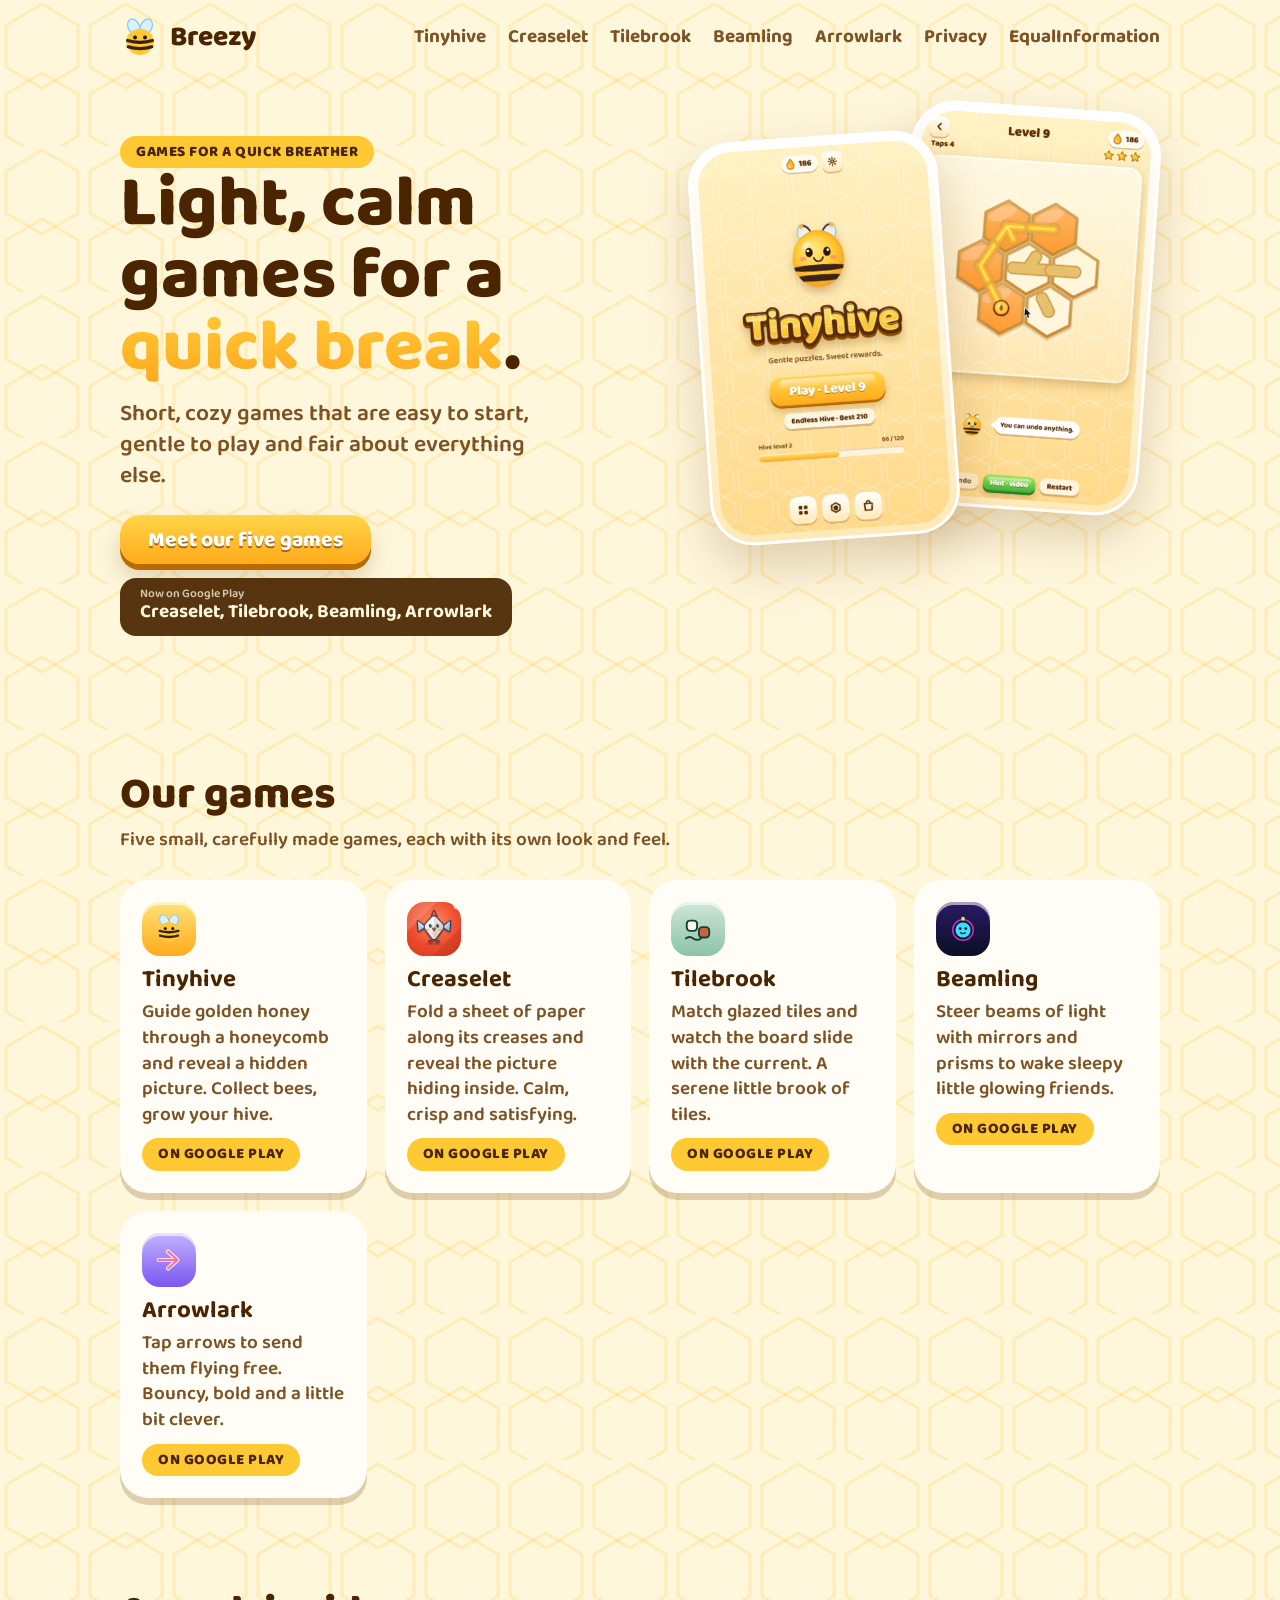
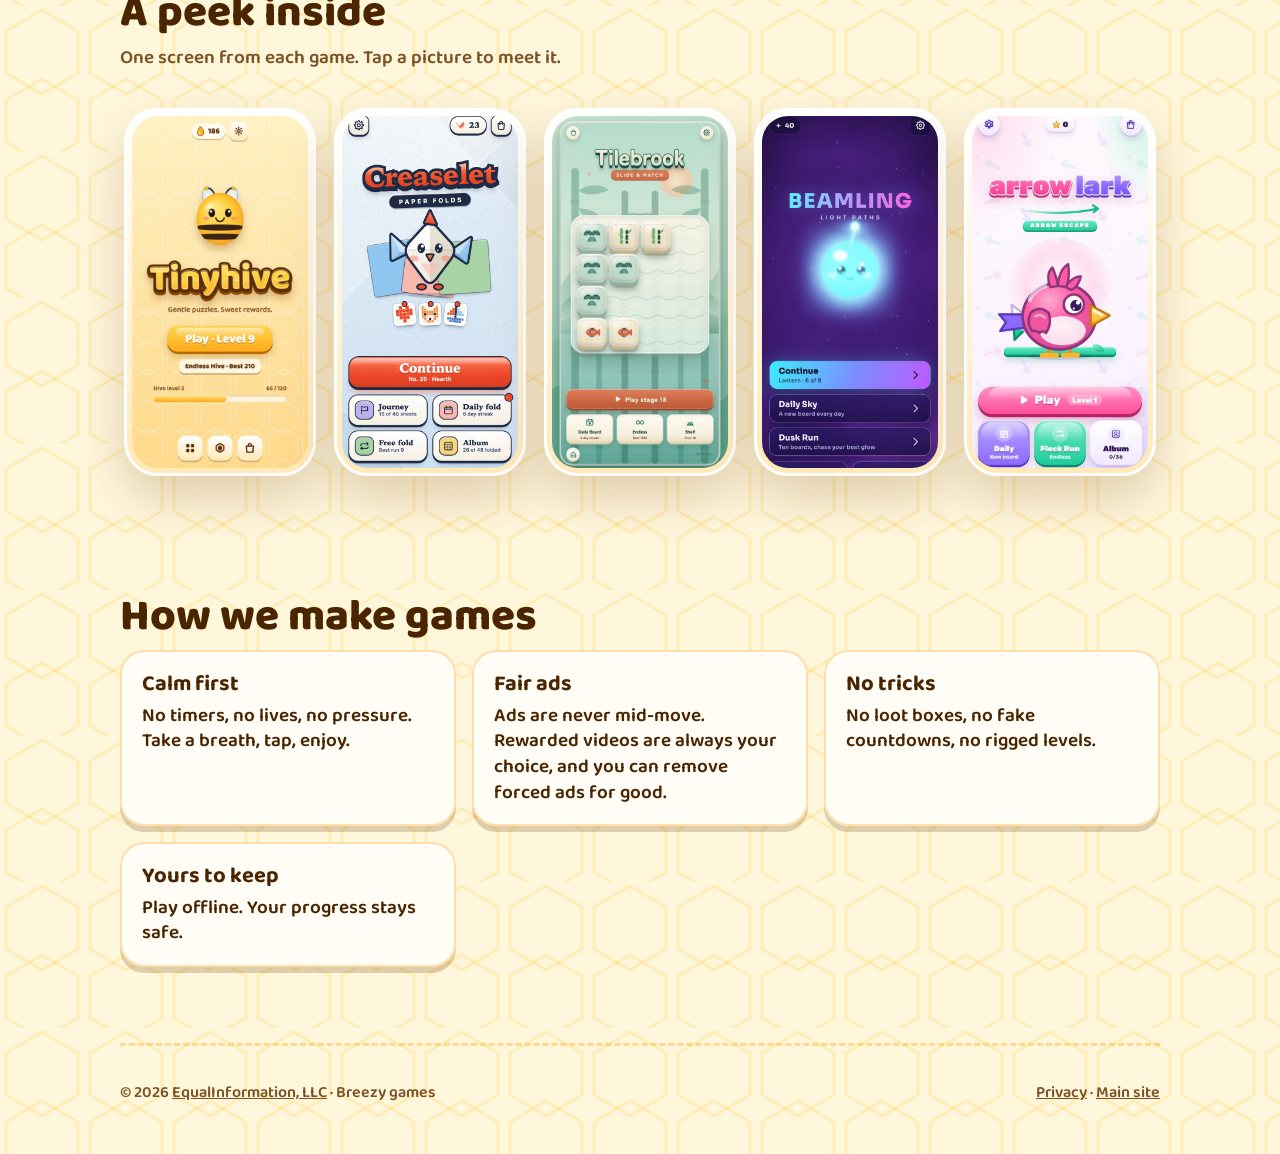
==== commit eaa94fe4: "Breezy site: Tinyhive is live on Google Play (real link); iOS stays coming soon Co-Authored-By: Clau" ====
--- a/index.html
+++ b/index.html
@@ -4,7 +4,7 @@
 <meta charset="utf-8">
 <meta name="viewport" content="width=device-width,initial-scale=1">
 <title>Breezy: light, calm games for a quick break</title>
-<meta name="description" content="Breezy makes light, calm mobile games for a quick break. Five games: Tinyhive, Creaselet, Tilebrook, Beamling and Arrowlark, for phones and tablets. Creaselet, Tilebrook, Beamling and Arrowlark are on Google Play now; Tinyhive is coming soon.">
+<meta name="description" content="Breezy makes light, calm mobile games for a quick break. Five games: Tinyhive, Creaselet, Tilebrook, Beamling and Arrowlark, for phones and tablets. All five are on Google Play now.">
 <meta property="og:title" content="Breezy">
 <meta property="og:description" content="Light, calm games for a quick break. Five games: Tinyhive, Creaselet, Tilebrook, Beamling and Arrowlark.">
 <meta property="og:image" content="tinyhive/img/home.jpg">
@@ -31,7 +31,7 @@
   <h2>Our games</h2>
   <p class="sub">Five small, carefully made games, each with its own look and feel.</p>
   <div class="cards">
-    <a class="card" href="tinyhive/" style="text-decoration:none" target="_blank" rel="noopener"><div class="ico"><svg viewBox="0 0 64 64" aria-hidden="true"><ellipse cx="22" cy="14" rx="9" ry="13" fill="#d9f1ff" stroke="#8cc9ee" stroke-width="2" transform="rotate(-25 22 14)"/><ellipse cx="42" cy="14" rx="9" ry="13" fill="#d9f1ff" stroke="#8cc9ee" stroke-width="2" transform="rotate(25 42 14)"/><ellipse cx="32" cy="38" rx="22" ry="21" fill="#ffc933"/><path d="M12 36q20 6 40 0M13 46q19 6 38 0" stroke="#3b2314" stroke-width="5" fill="none" stroke-linecap="round"/><circle cx="24" cy="31" r="3.2" fill="#2a170c"/><circle cx="40" cy="31" r="3.2" fill="#2a170c"/><path d="M27 38q5 4 10 0" stroke="#2a170c" stroke-width="2.4" fill="none" stroke-linecap="round"/></svg></div><h3>Tinyhive</h3><p>Guide golden honey through a honeycomb and reveal a hidden picture. Collect bees, grow your hive.</p><p style="margin-top:10px"><span class="pill">Coming soon</span></p></a>
+    <a class="card" href="tinyhive/" style="text-decoration:none" target="_blank" rel="noopener"><div class="ico"><svg viewBox="0 0 64 64" aria-hidden="true"><ellipse cx="22" cy="14" rx="9" ry="13" fill="#d9f1ff" stroke="#8cc9ee" stroke-width="2" transform="rotate(-25 22 14)"/><ellipse cx="42" cy="14" rx="9" ry="13" fill="#d9f1ff" stroke="#8cc9ee" stroke-width="2" transform="rotate(25 42 14)"/><ellipse cx="32" cy="38" rx="22" ry="21" fill="#ffc933"/><path d="M12 36q20 6 40 0M13 46q19 6 38 0" stroke="#3b2314" stroke-width="5" fill="none" stroke-linecap="round"/><circle cx="24" cy="31" r="3.2" fill="#2a170c"/><circle cx="40" cy="31" r="3.2" fill="#2a170c"/><path d="M27 38q5 4 10 0" stroke="#2a170c" stroke-width="2.4" fill="none" stroke-linecap="round"/></svg></div><h3>Tinyhive</h3><p>Guide golden honey through a honeycomb and reveal a hidden picture. Collect bees, grow your hive.</p><p style="margin-top:10px"><span class="pill">On Google Play</span></p></a>
     <a class="card" href="creaselet/" style="text-decoration:none" target="_blank" rel="noopener"><div class="ico" style="background:linear-gradient(#FF8A66,#E8412A);padding:0;overflow:hidden"><img src="creaselet/img/icon.png" alt="" width="64" height="64" style="width:100%;height:100%;display:block"></div><h3>Creaselet</h3><p>Fold a sheet of paper along its creases and reveal the picture hiding inside. Calm, crisp and satisfying.</p><p style="margin-top:10px"><span class="pill">On Google Play</span></p></a>
     <a class="card" href="tilebrook/" style="text-decoration:none" target="_blank" rel="noopener"><div class="ico" style="background:linear-gradient(#cfe6d8,#8cc3a6)"><svg viewBox="0 0 64 64" aria-hidden="true"><rect x="8" y="14" width="22" height="22" rx="7" fill="#fdf6e8" stroke="#173f35" stroke-width="4"/><rect x="34" y="28" width="22" height="22" rx="7" fill="#c8643c" stroke="#173f35" stroke-width="4"/><path d="M6 52q8-6 16 0t16 0" stroke="#173f35" stroke-width="4" fill="none" stroke-linecap="round"/></svg></div><h3>Tilebrook</h3><p>Match glazed tiles and watch the board slide with the current. A serene little brook of tiles.</p><p style="margin-top:10px"><span class="pill">On Google Play</span></p></a>
     <a class="card" href="beamling/" style="text-decoration:none" target="_blank" rel="noopener"><div class="ico" style="background:linear-gradient(#2a1a66,#0b0f24)"><svg viewBox="0 0 64 64" aria-hidden="true"><circle cx="32" cy="34" r="16" fill="#36e3ff"/><circle cx="32" cy="34" r="22" fill="none" stroke="#ff4fd8" stroke-width="3" opacity=".7"/><circle cx="26" cy="31" r="3" fill="#0b0f24"/><circle cx="38" cy="31" r="3" fill="#0b0f24"/><path d="M27 40q5 4 10 0" stroke="#0b0f24" stroke-width="2.6" fill="none" stroke-linecap="round"/><circle cx="32" cy="10" r="4" fill="#b6ff3b"/></svg></div><h3>Beamling</h3><p>Steer beams of light with mirrors and prisms to wake sleepy little glowing friends.</p><p style="margin-top:10px"><span class="pill">On Google Play</span></p></a>
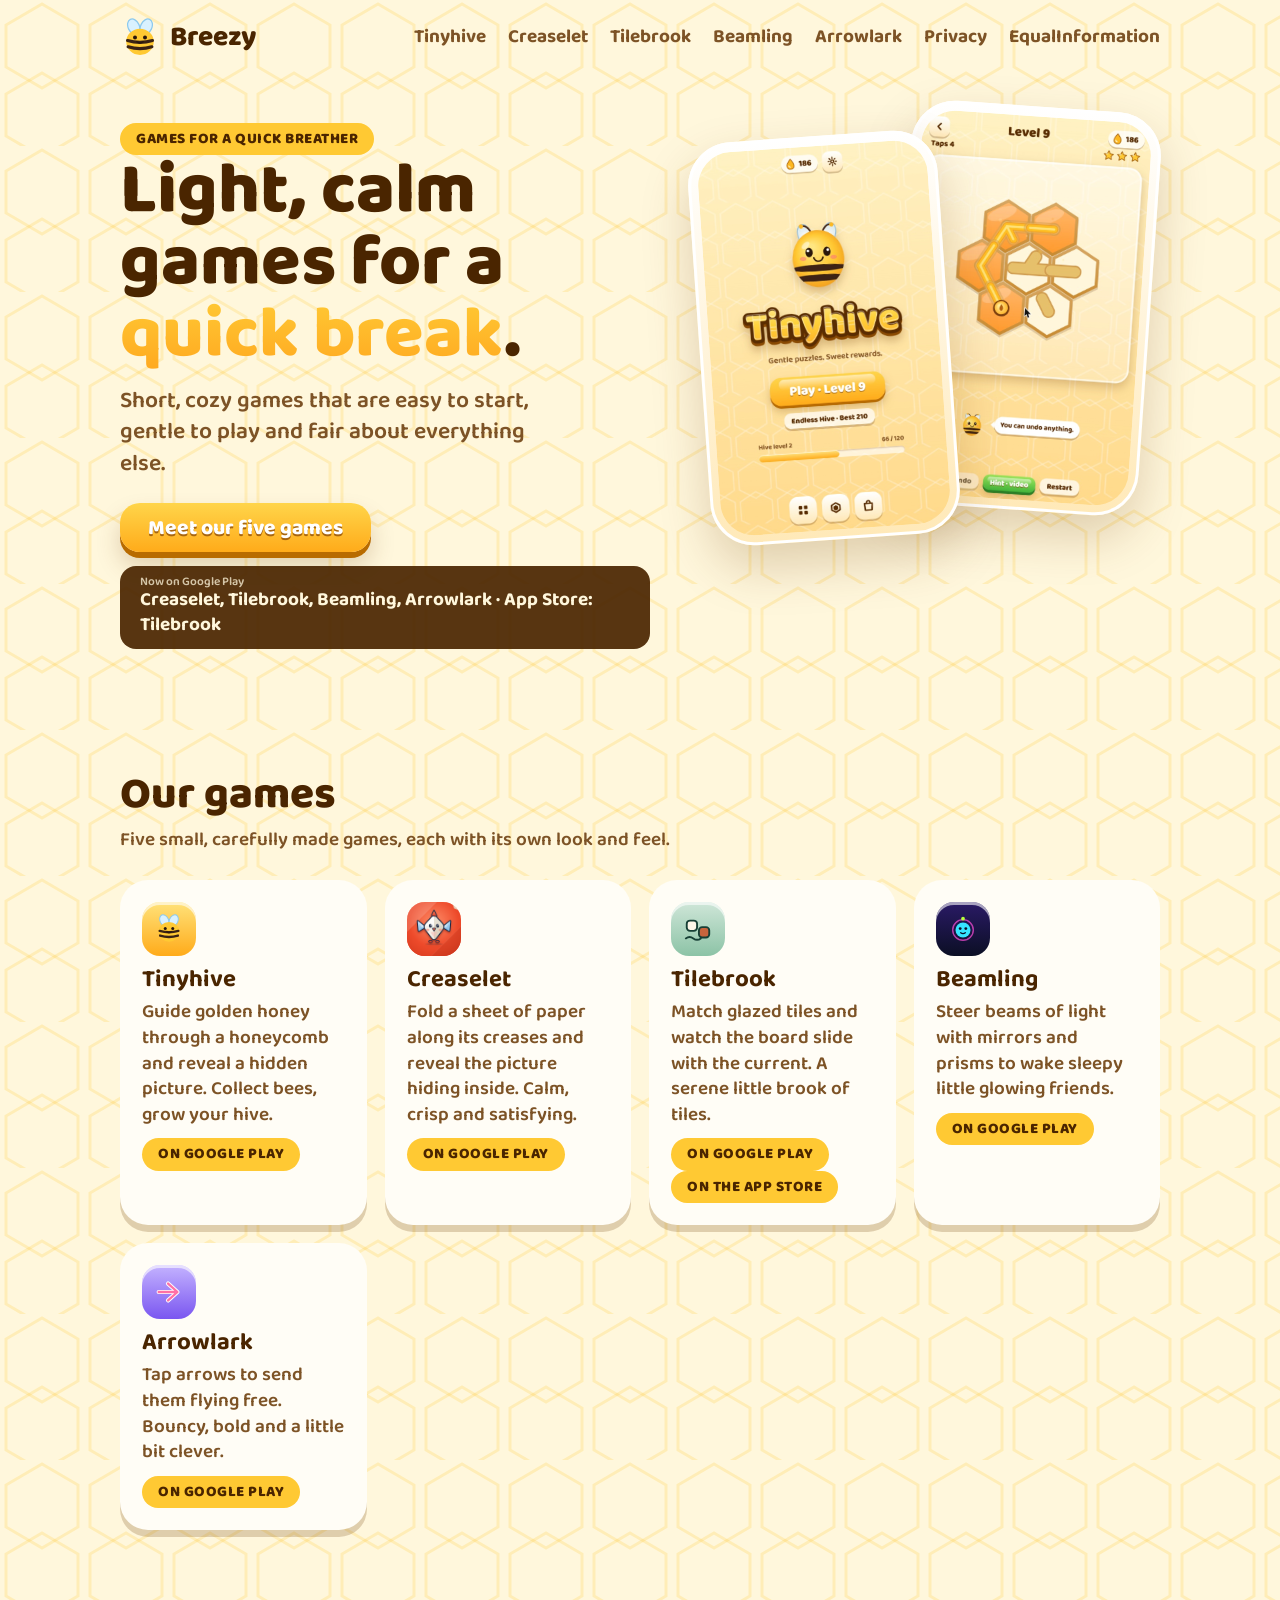
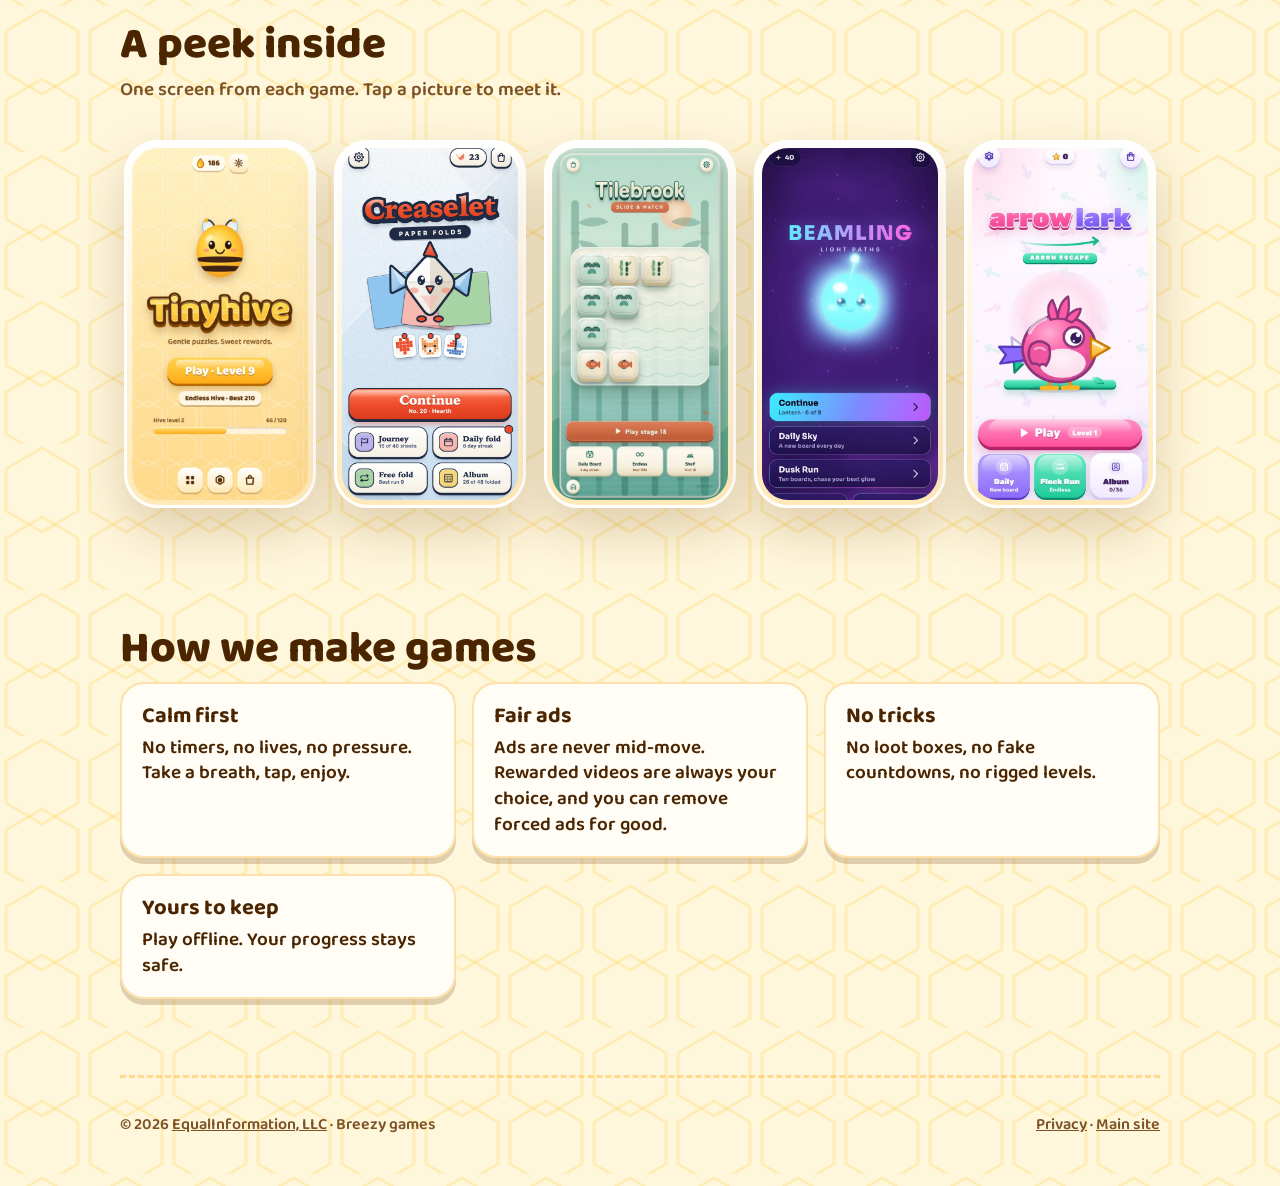
==== commit 8eb12122: "Tilebrook is on the App Store Co-Authored-By: Claude Sonnet 5.5 <noreply@anthropic.com>" ====
--- a/index.html
+++ b/index.html
@@ -20,7 +20,7 @@
     <span class="pill">Games for a quick breather</span>
     <h1>Light, calm games for a <em>quick break</em>.</h1>
     <p class="lead">Short, cozy games that are easy to start, gentle to play and fair about everything else.</p>
-    <div class="row"><a class="btn" href="#games">Meet our five games</a><span class="badge"><span><small>Now on Google Play</small>Creaselet, Tilebrook, Beamling, Arrowlark</span></span></div>
+    <div class="row"><a class="btn" href="#games">Meet our five games</a><span class="badge"><span><small>Now on Google Play</small>Creaselet, Tilebrook, Beamling, Arrowlark &middot; App Store: Tilebrook</span></span></div>
   </div>
   <div class="stack" aria-hidden="true">
     <div class="phone tilt-l p1"><img src="tinyhive/img/home.jpg" alt="" width="500" height="835"></div>
@@ -33,7 +33,7 @@
   <div class="cards">
     <a class="card" href="tinyhive/" style="text-decoration:none" target="_blank" rel="noopener"><div class="ico"><svg viewBox="0 0 64 64" aria-hidden="true"><ellipse cx="22" cy="14" rx="9" ry="13" fill="#d9f1ff" stroke="#8cc9ee" stroke-width="2" transform="rotate(-25 22 14)"/><ellipse cx="42" cy="14" rx="9" ry="13" fill="#d9f1ff" stroke="#8cc9ee" stroke-width="2" transform="rotate(25 42 14)"/><ellipse cx="32" cy="38" rx="22" ry="21" fill="#ffc933"/><path d="M12 36q20 6 40 0M13 46q19 6 38 0" stroke="#3b2314" stroke-width="5" fill="none" stroke-linecap="round"/><circle cx="24" cy="31" r="3.2" fill="#2a170c"/><circle cx="40" cy="31" r="3.2" fill="#2a170c"/><path d="M27 38q5 4 10 0" stroke="#2a170c" stroke-width="2.4" fill="none" stroke-linecap="round"/></svg></div><h3>Tinyhive</h3><p>Guide golden honey through a honeycomb and reveal a hidden picture. Collect bees, grow your hive.</p><p style="margin-top:10px"><span class="pill">On Google Play</span></p></a>
     <a class="card" href="creaselet/" style="text-decoration:none" target="_blank" rel="noopener"><div class="ico" style="background:linear-gradient(#FF8A66,#E8412A);padding:0;overflow:hidden"><img src="creaselet/img/icon.png" alt="" width="64" height="64" style="width:100%;height:100%;display:block"></div><h3>Creaselet</h3><p>Fold a sheet of paper along its creases and reveal the picture hiding inside. Calm, crisp and satisfying.</p><p style="margin-top:10px"><span class="pill">On Google Play</span></p></a>
-    <a class="card" href="tilebrook/" style="text-decoration:none" target="_blank" rel="noopener"><div class="ico" style="background:linear-gradient(#cfe6d8,#8cc3a6)"><svg viewBox="0 0 64 64" aria-hidden="true"><rect x="8" y="14" width="22" height="22" rx="7" fill="#fdf6e8" stroke="#173f35" stroke-width="4"/><rect x="34" y="28" width="22" height="22" rx="7" fill="#c8643c" stroke="#173f35" stroke-width="4"/><path d="M6 52q8-6 16 0t16 0" stroke="#173f35" stroke-width="4" fill="none" stroke-linecap="round"/></svg></div><h3>Tilebrook</h3><p>Match glazed tiles and watch the board slide with the current. A serene little brook of tiles.</p><p style="margin-top:10px"><span class="pill">On Google Play</span></p></a>
+    <a class="card" href="tilebrook/" style="text-decoration:none" target="_blank" rel="noopener"><div class="ico" style="background:linear-gradient(#cfe6d8,#8cc3a6)"><svg viewBox="0 0 64 64" aria-hidden="true"><rect x="8" y="14" width="22" height="22" rx="7" fill="#fdf6e8" stroke="#173f35" stroke-width="4"/><rect x="34" y="28" width="22" height="22" rx="7" fill="#c8643c" stroke="#173f35" stroke-width="4"/><path d="M6 52q8-6 16 0t16 0" stroke="#173f35" stroke-width="4" fill="none" stroke-linecap="round"/></svg></div><h3>Tilebrook</h3><p>Match glazed tiles and watch the board slide with the current. A serene little brook of tiles.</p><p style="margin-top:10px"><span class="pill">On Google Play</span> <span class="pill">On the App Store</span></p></a>
     <a class="card" href="beamling/" style="text-decoration:none" target="_blank" rel="noopener"><div class="ico" style="background:linear-gradient(#2a1a66,#0b0f24)"><svg viewBox="0 0 64 64" aria-hidden="true"><circle cx="32" cy="34" r="16" fill="#36e3ff"/><circle cx="32" cy="34" r="22" fill="none" stroke="#ff4fd8" stroke-width="3" opacity=".7"/><circle cx="26" cy="31" r="3" fill="#0b0f24"/><circle cx="38" cy="31" r="3" fill="#0b0f24"/><path d="M27 40q5 4 10 0" stroke="#0b0f24" stroke-width="2.6" fill="none" stroke-linecap="round"/><circle cx="32" cy="10" r="4" fill="#b6ff3b"/></svg></div><h3>Beamling</h3><p>Steer beams of light with mirrors and prisms to wake sleepy little glowing friends.</p><p style="margin-top:10px"><span class="pill">On Google Play</span></p></a>
     <a class="card" href="arrowlark/" style="text-decoration:none" target="_blank" rel="noopener"><div class="ico" style="background:linear-gradient(#c4b3ff,#7a56f0)"><svg viewBox="0 0 64 64" aria-hidden="true"><path d="M10 32h34M30 14l20 18-20 18" fill="none" stroke="#fff" stroke-width="9" stroke-linecap="round" stroke-linejoin="round"/><path d="M10 32h34M30 14l20 18-20 18" fill="none" stroke="#ff6fa5" stroke-width="5" stroke-linecap="round" stroke-linejoin="round"/></svg></div><h3>Arrowlark</h3><p>Tap arrows to send them flying free. Bouncy, bold and a little bit clever.</p><p style="margin-top:10px"><span class="pill">On Google Play</span></p></a>
   </div>
